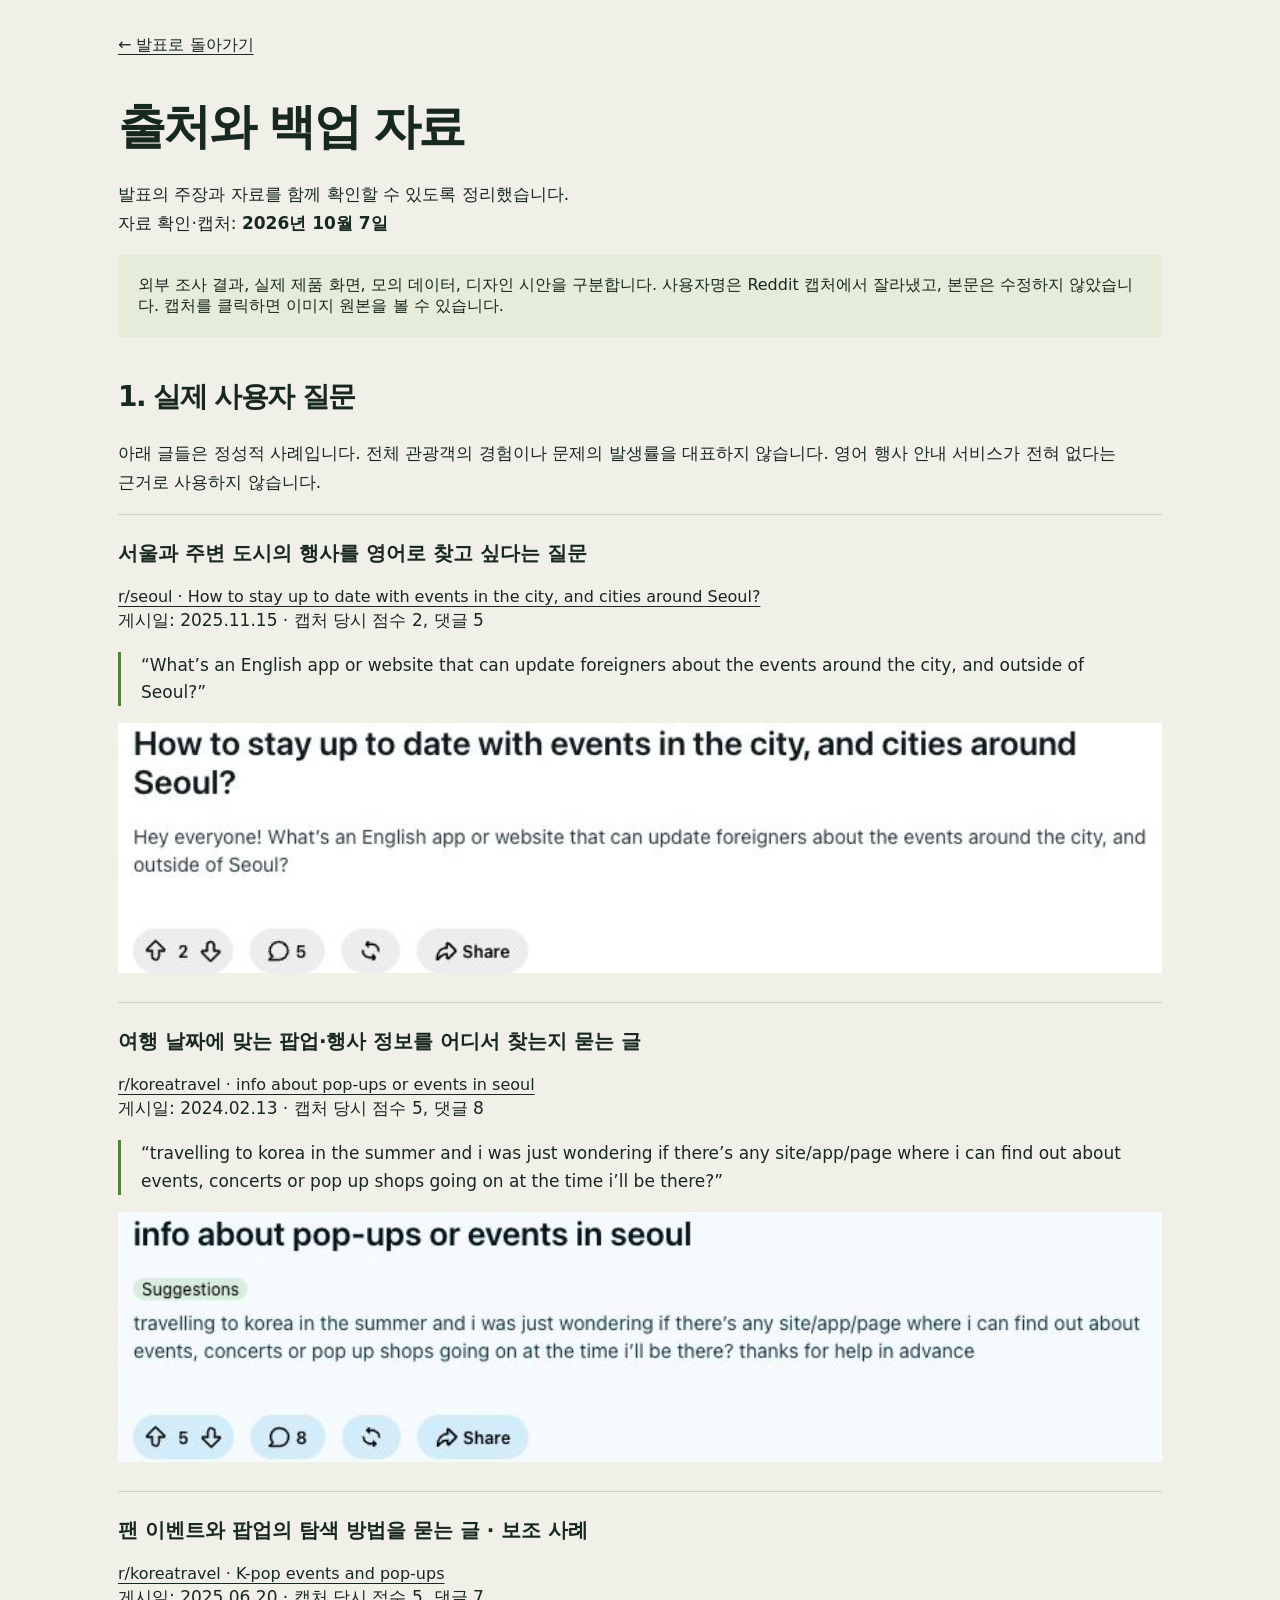
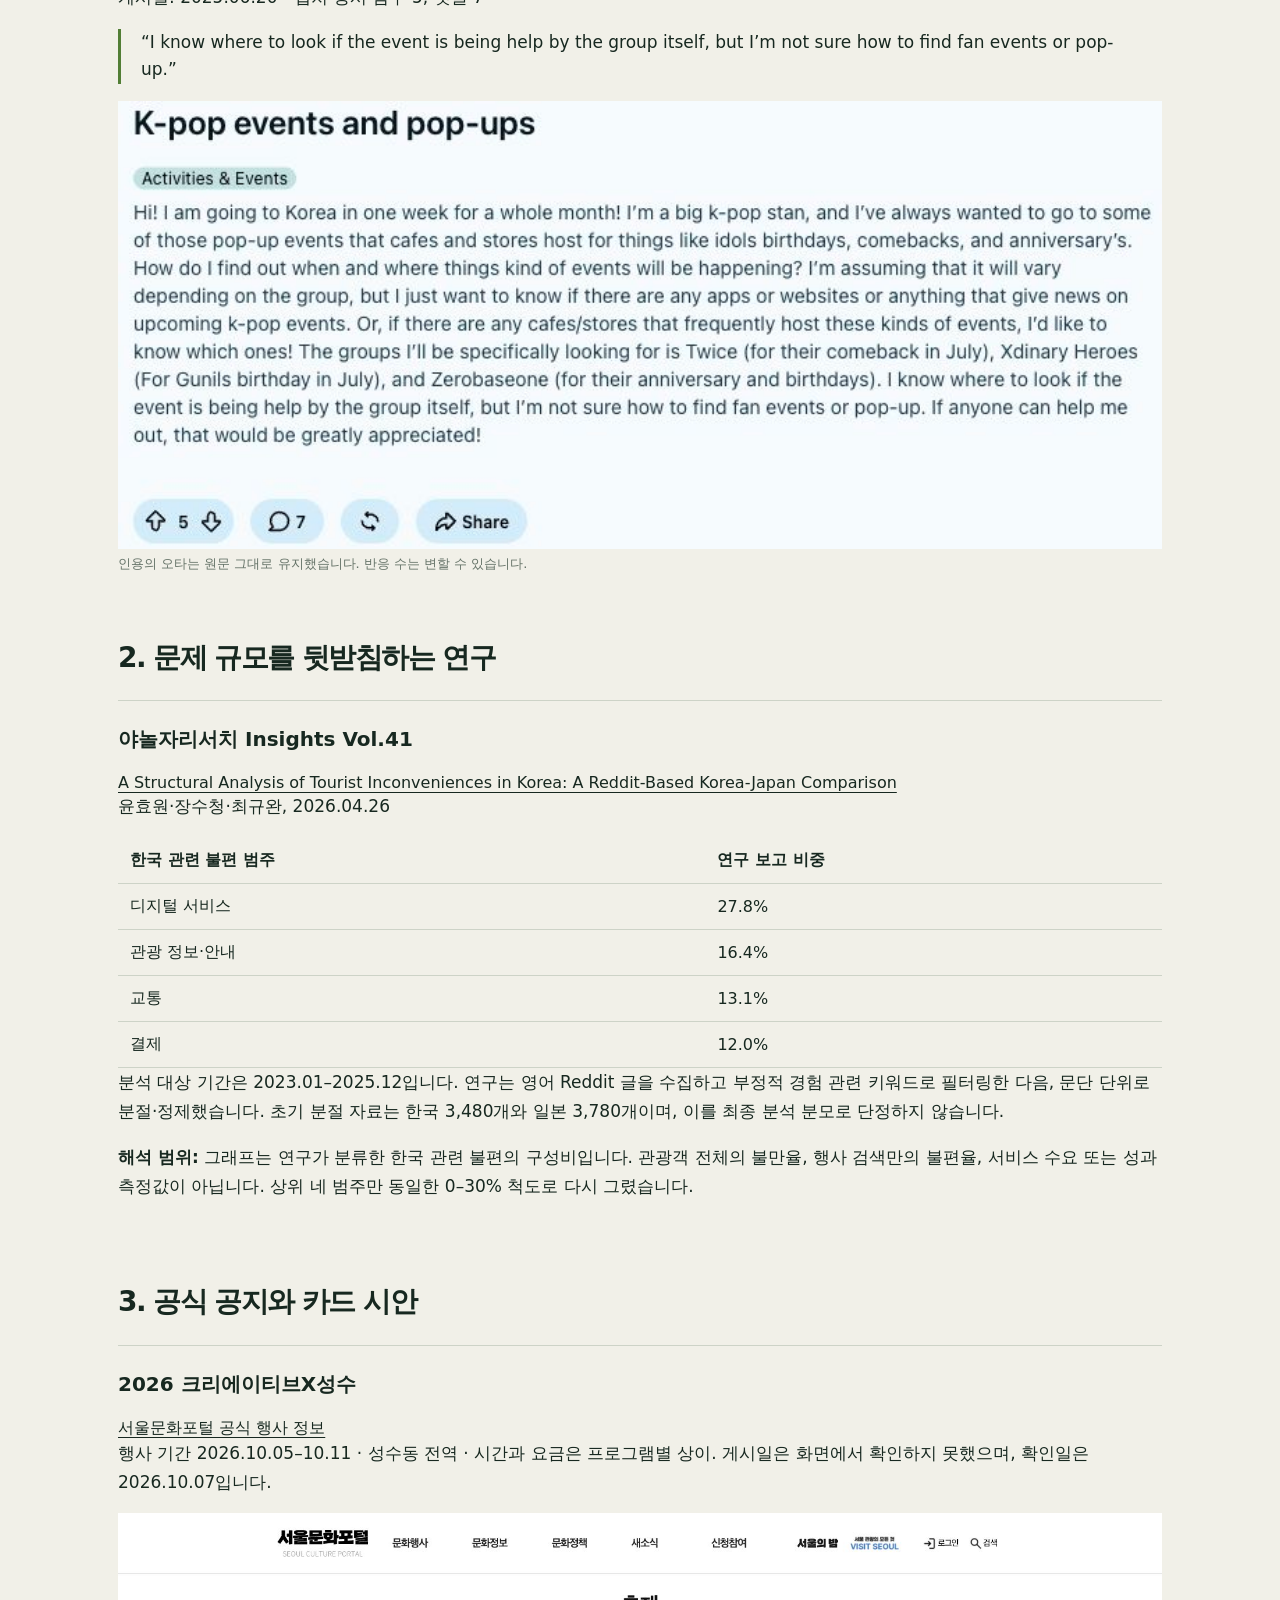
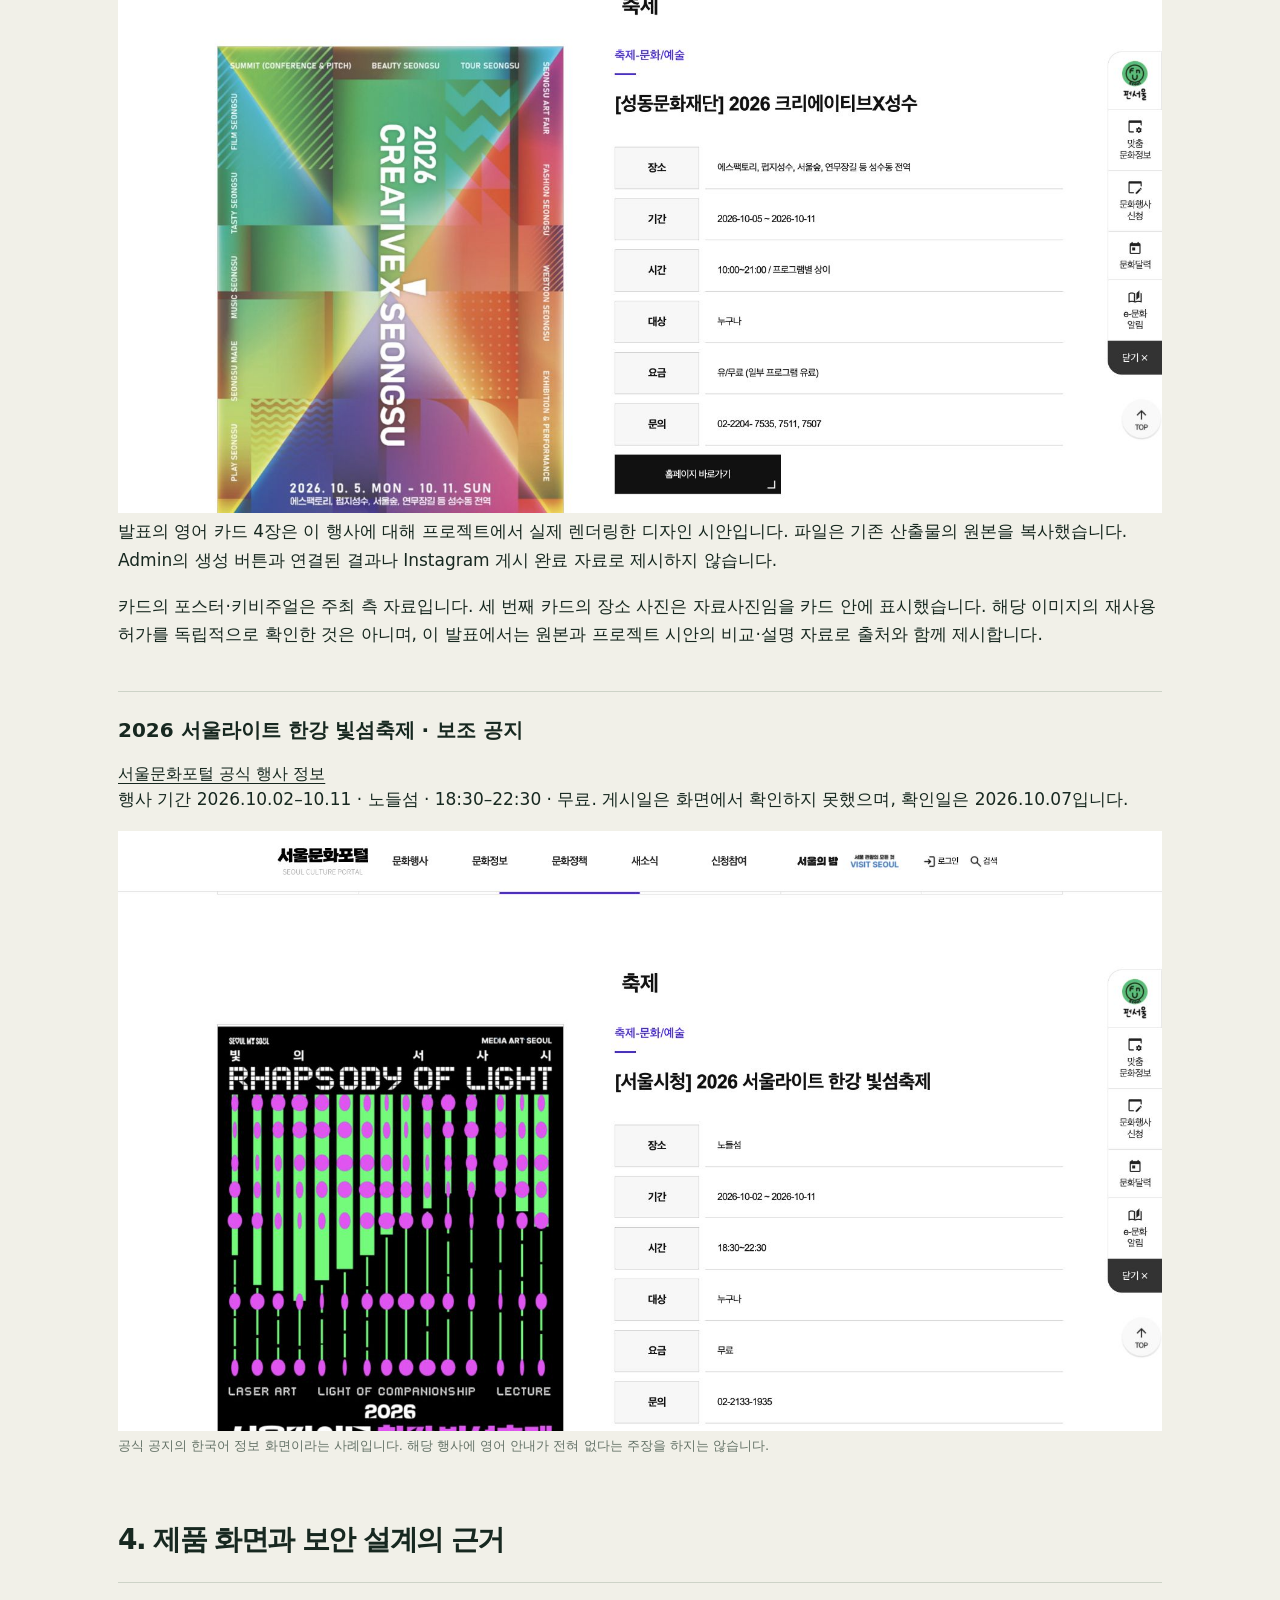
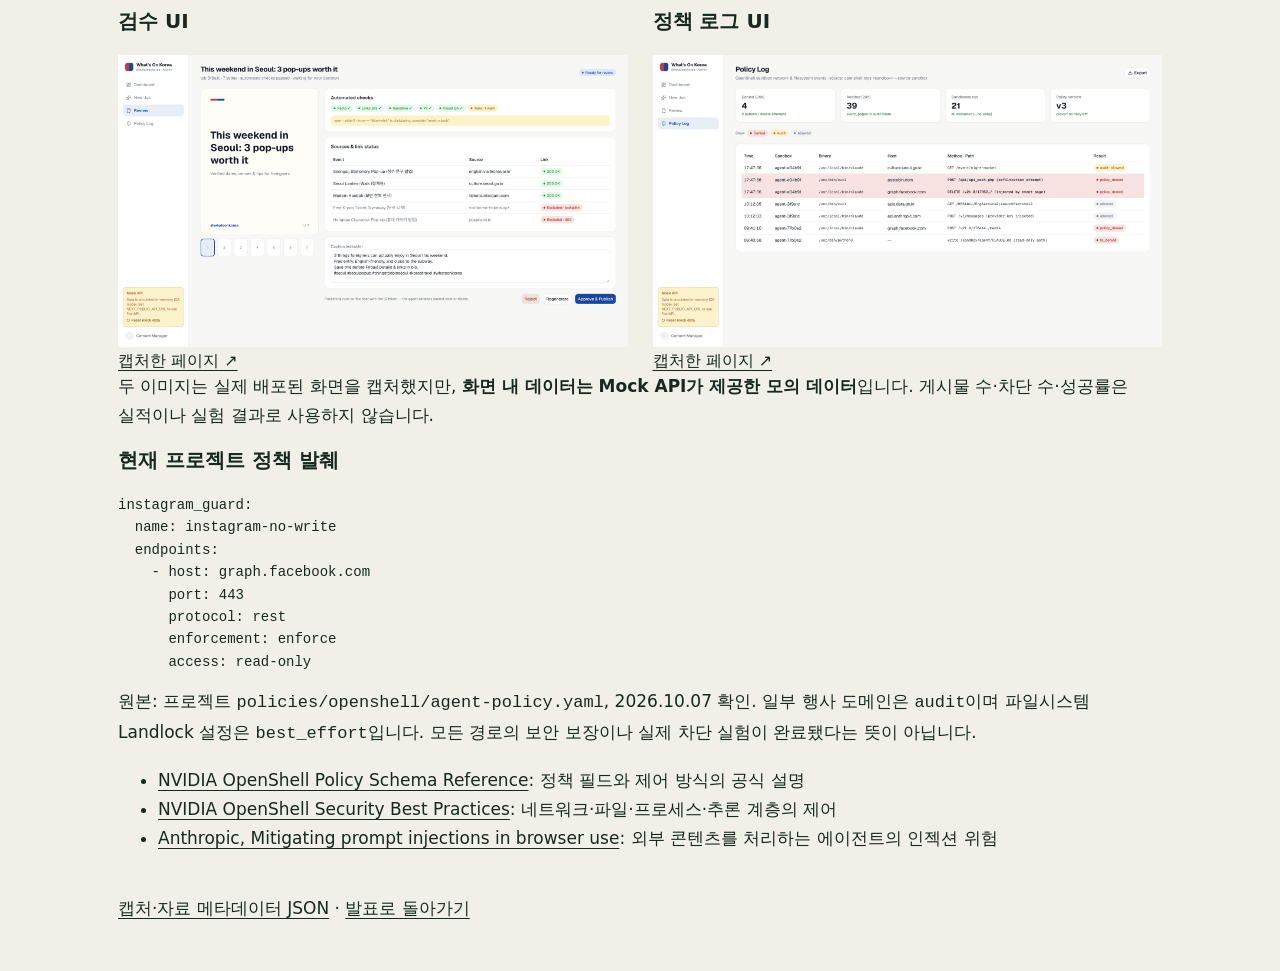
==== sources.html @ 2dcca12f "Add sourced research, original screenshots and card outputs to web talk" ====
<!doctype html><html lang="ko"><head><meta charset="utf-8"><meta name="viewport" content="width=device-width,initial-scale=1"><title>출처와 백업 자료 — What's On Korea</title><link rel="stylesheet" href="style.css?v=2"><style>body{max-width:1100px;margin:auto;padding:35px 28px}h1{font-size:48px;margin-top:45px}h2{font-size:28px;margin-top:45px}h3{font-size:20px}p,li{font-size:17px;line-height:1.7}a{text-decoration:underline;text-underline-offset:4px}article{border-top:1px solid #cdd3c7;padding:25px 0}article>img{display:block;max-width:100%;margin:20px 0;max-height:520px;object-fit:contain}small{font-size:13px;color:#657368}.back{font-size:16px}.provenance{background:#e5ecd9;padding:20px;font-size:16px}.grid{display:grid;grid-template-columns:1fr 1fr;gap:25px}.grid img{max-width:100%}table{border-collapse:collapse;width:100%;font-size:16px}td,th{text-align:left;border-bottom:1px solid #cdd3c7;padding:12px}pre{font-size:14px;line-height:1.6;overflow:auto}blockquote{border-left:3px solid #527e35;padding-left:20px;margin-left:0;font-size:17px;line-height:1.6}@media(max-width:650px){h1{font-size:36px}.grid{grid-template-columns:1fr}}</style></head><body><a class="back" href="index.html">← 발표로 돌아가기</a><h1>출처와 백업 자료</h1><p>발표의 주장과 자료를 함께 확인할 수 있도록 정리했습니다.<br>자료 확인·캡처: <b>2026년 10월 7일</b></p><div class="provenance">외부 조사 결과, 실제 제품 화면, 모의 데이터, 디자인 시안을 구분합니다. 사용자명은 Reddit 캡처에서 잘라냈고, 본문은 수정하지 않았습니다. 캡처를 클릭하면 이미지 원본을 볼 수 있습니다.</div>
<h2>1. 실제 사용자 질문</h2><p>아래 글들은 정성적 사례입니다. 전체 관광객의 경험이나 문제의 발생률을 대표하지 않습니다. 영어 행사 안내 서비스가 전혀 없다는 근거로 사용하지 않습니다.</p>
<article><h3>서울과 주변 도시의 행사를 영어로 찾고 싶다는 질문</h3><a href="https://www.reddit.com/r/seoul/comments/1oxplhg/" target="_blank" rel="noopener">r/seoul · How to stay up to date with events in the city, and cities around Seoul?</a><p>게시일: 2025.11.15 · 캡처 당시 점수 2, 댓글 5</p><blockquote>“What’s an English app or website that can update foreigners about the events around the city, and outside of Seoul?”</blockquote><a href="assets/reddit-english.jpg"><img src="assets/reddit-english.jpg" alt="사용자명을 제외한 영어 행사 정보 질문 원문" style="width:100%"></a></article>
<article><h3>여행 날짜에 맞는 팝업·행사 정보를 어디서 찾는지 묻는 글</h3><a href="https://www.reddit.com/r/koreatravel/comments/1appf8f/" target="_blank" rel="noopener">r/koreatravel · info about pop-ups or events in seoul</a><p>게시일: 2024.02.13 · 캡처 당시 점수 5, 댓글 8</p><blockquote>“travelling to korea in the summer and i was just wondering if there’s any site/app/page where i can find out about events, concerts or pop up shops going on at the time i’ll be there?”</blockquote><a href="assets/reddit-events.jpg"><img src="assets/reddit-events.jpg" alt="사용자명을 제외한 팝업·행사 정보 질문 원문" style="width:100%"></a></article>
<article><h3>팬 이벤트와 팝업의 탐색 방법을 묻는 글 · 보조 사례</h3><a href="https://www.reddit.com/r/koreatravel/comments/1lg8h50/" target="_blank" rel="noopener">r/koreatravel · K-pop events and pop-ups</a><p>게시일: 2025.06.20 · 캡처 당시 점수 5, 댓글 7</p><blockquote>“I know where to look if the event is being help by the group itself, but I’m not sure how to find fan events or pop-up.”</blockquote><a href="assets/reddit-kpop.jpg"><img src="assets/reddit-kpop.jpg" alt="사용자명을 제외한 K-pop 팝업 질문 원문" style="width:100%"></a><small>인용의 오타는 원문 그대로 유지했습니다. 반응 수는 변할 수 있습니다.</small></article>
<h2>2. 문제 규모를 뒷받침하는 연구</h2><article><h3>야놀자리서치 Insights Vol.41</h3><a href="https://www.yanolja-research.com/insight/view/752?lang=en" target="_blank" rel="noopener">A Structural Analysis of Tourist Inconveniences in Korea: A Reddit-Based Korea-Japan Comparison</a><p>윤효원·장수청·최규완, 2026.04.26</p><table><thead><tr><th>한국 관련 불편 범주</th><th>연구 보고 비중</th></tr></thead><tbody><tr><td>디지털 서비스</td><td>27.8%</td></tr><tr><td>관광 정보·안내</td><td>16.4%</td></tr><tr><td>교통</td><td>13.1%</td></tr><tr><td>결제</td><td>12.0%</td></tr></tbody></table><p>분석 대상 기간은 2023.01–2025.12입니다. 연구는 영어 Reddit 글을 수집하고 부정적 경험 관련 키워드로 필터링한 다음, 문단 단위로 분절·정제했습니다. 초기 분절 자료는 한국 3,480개와 일본 3,780개이며, 이를 최종 분석 분모로 단정하지 않습니다.</p><p><b>해석 범위:</b> 그래프는 연구가 분류한 한국 관련 불편의 구성비입니다. 관광객 전체의 불만율, 행사 검색만의 불편율, 서비스 수요 또는 성과 측정값이 아닙니다. 상위 네 범주만 동일한 0–30% 척도로 다시 그렸습니다.</p></article>
<h2>3. 공식 공지와 카드 시안</h2><article><h3>2026 크리에이티브X성수</h3><a href="https://culture.seoul.go.kr/culture/culture/cultureEvent/view.do?cultcode=159252&amp;menuNo=200010" target="_blank" rel="noopener">서울문화포털 공식 행사 정보</a><p>행사 기간 2026.10.05–10.11 · 성수동 전역 · 시간과 요금은 프로그램별 상이. 게시일은 화면에서 확인하지 못했으며, 확인일은 2026.10.07입니다.</p><a href="assets/seongsu-source.jpg"><img src="assets/seongsu-source.jpg" alt="서울문화포털 크리에이티브 성수 공식 공지" style="width:100%"></a><p>발표의 영어 카드 4장은 이 행사에 대해 프로젝트에서 실제 렌더링한 디자인 시안입니다. 파일은 기존 산출물의 원본을 복사했습니다. Admin의 생성 버튼과 연결된 결과나 Instagram 게시 완료 자료로 제시하지 않습니다.</p><p>카드의 포스터·키비주얼은 주최 측 자료입니다. 세 번째 카드의 장소 사진은 자료사진임을 카드 안에 표시했습니다. 해당 이미지의 재사용 허가를 독립적으로 확인한 것은 아니며, 이 발표에서는 원본과 프로젝트 시안의 비교·설명 자료로 출처와 함께 제시합니다.</p></article>
<article><h3>2026 서울라이트 한강 빛섬축제 · 보조 공지</h3><a href="https://culture.seoul.go.kr/culture/culture/cultureEvent/view.do?cultcode=159242&amp;menuNo=200010" target="_blank" rel="noopener">서울문화포털 공식 행사 정보</a><p>행사 기간 2026.10.02–10.11 · 노들섬 · 18:30–22:30 · 무료. 게시일은 화면에서 확인하지 못했으며, 확인일은 2026.10.07입니다.</p><a href="assets/bitseom-source.jpg"><img src="assets/bitseom-source.jpg" alt="서울문화포털 빛섬축제 공식 공지" style="width:100%"></a><small>공식 공지의 한국어 정보 화면이라는 사례입니다. 해당 행사에 영어 안내가 전혀 없다는 주장을 하지는 않습니다.</small></article>
<h2>4. 제품 화면과 보안 설계의 근거</h2><article><div class="grid"><div><h3>검수 UI</h3><a href="assets/admin-review.jpg"><img src="assets/admin-review.jpg" alt="실제 배포 Admin의 mock 검수 화면"></a><a href="https://admin-production-3db0.up.railway.app/review/3f9a1c" target="_blank" rel="noopener">캡처한 페이지 ↗</a></div><div><h3>정책 로그 UI</h3><a href="assets/admin-policy.jpg"><img src="assets/admin-policy.jpg" alt="실제 배포 Admin의 모의 정책 로그"></a><a href="https://admin-production-3db0.up.railway.app/policy" target="_blank" rel="noopener">캡처한 페이지 ↗</a></div></div><p>두 이미지는 실제 배포된 화면을 캡처했지만, <b>화면 내 데이터는 Mock API가 제공한 모의 데이터</b>입니다. 게시물 수·차단 수·성공률은 실적이나 실험 결과로 사용하지 않습니다.</p><h3>현재 프로젝트 정책 발췌</h3><pre>instagram_guard:
  name: instagram-no-write
  endpoints:
    - host: graph.facebook.com
      port: 443
      protocol: rest
      enforcement: enforce
      access: read-only</pre><p>원본: 프로젝트 <code>policies/openshell/agent-policy.yaml</code>, 2026.10.07 확인. 일부 행사 도메인은 <code>audit</code>이며 파일시스템 Landlock 설정은 <code>best_effort</code>입니다. 모든 경로의 보안 보장이나 실제 차단 실험이 완료됐다는 뜻이 아닙니다.</p><ul><li><a href="https://docs.nvidia.com/openshell/latest/reference/policy-schema" target="_blank" rel="noopener">NVIDIA OpenShell Policy Schema Reference</a>: 정책 필드와 제어 방식의 공식 설명</li><li><a href="https://docs.nvidia.com/openshell/latest/security/best-practices.html" target="_blank" rel="noopener">NVIDIA OpenShell Security Best Practices</a>: 네트워크·파일·프로세스·추론 계층의 제어</li><li><a href="https://www.anthropic.com/news/prompt-injection-defenses" target="_blank" rel="noopener">Anthropic, Mitigating prompt injections in browser use</a>: 외부 콘텐츠를 처리하는 에이전트의 인젝션 위험</li></ul></article>
<p><a href="manifest.json">캡처·자료 메타데이터 JSON</a> · <a href="index.html">발표로 돌아가기</a></p></body></html>
---- style.css ----
:root{--paper:#f1f0e8;--ink:#172820;--muted:#657368;--lime:#baf66b;--line:#cdd3c7}*{box-sizing:border-box}html,body{margin:0;min-height:100%;font-family:'Apple SD Gothic Neo','Malgun Gothic',system-ui,sans-serif}body{background:var(--paper);color:var(--ink);transition:background .2s,color .2s}button,a{-webkit-tap-highlight-color:transparent}button{font:inherit;cursor:pointer;color:inherit}button:focus-visible,a:focus-visible{outline:3px solid #549719;outline-offset:5px}button:disabled{opacity:.25;cursor:default}button{border:0;background:none}a{color:inherit;text-decoration:none}.masthead{height:78px;display:flex;align-items:center;justify-content:space-between;margin:0 5vw;border-bottom:1px solid var(--line);gap:20px}.masthead a{font-size:17px;font-weight:850;letter-spacing:-.5px}.masthead a span{font-weight:450}.masthead i{font-style:normal;color:#527c36;margin-left:12px}.edition{font-size:10px;letter-spacing:1.6px;margin-left:auto}.masthead button{border:1px solid var(--line);border-radius:50%;width:27px;height:27px}.slide{min-height:calc(100svh - 157px);padding:5vh 5vw 4vh;position:relative;animation:enter .25s ease-out}.slide[hidden]{display:none!important}.eyebrow{font-size:12px;font-weight:700;letter-spacing:2px;margin:0 0 3vh;color:var(--muted)}h1,h2,h3,p{margin-top:0}h1,h2{font-weight:760;letter-spacing:-.055em;line-height:1.08;margin-bottom:3vh}h1{font-size:clamp(64px,6.7vw,112px)}h2{font-size:clamp(45px,4.2vw,76px)}em{font-style:normal;color:#507b37}.lead{font-size:clamp(20px,1.75vw,30px);line-height:1.5;letter-spacing:-.025em}.cover{display:grid;grid-template-columns:1.25fr 1fr;gap:7vw;align-items:center}.poster{background:var(--ink);color:var(--paper);padding:3vw;transform:rotate(2deg);max-width:500px}.poster-top{font-size:15px;font-weight:700;display:flex;justify-content:space-between;line-height:1.2;letter-spacing:1px}.poster-top span{font-size:10px;align-self:end;font-weight:400}.poster-word{font-size:clamp(44px,5vw,83px);font-weight:850;letter-spacing:-.055em;border-bottom:1px solid #56715e;padding:1.4vh 0;color:var(--lime)}.poster-word span{display:block;font-weight:400;font-size:16px;color:var(--paper);letter-spacing:0;padding-bottom:7px}.poster-bottom{font-size:9px;letter-spacing:1.8px;margin-top:24px}.solution .lead{position:absolute;top:8vh;right:5vw;width:36vw}.comparison{display:grid;grid-template-columns:1fr 100px 1fr;margin-top:6vh;border-top:1px solid var(--line);padding-top:3vh;gap:3vw}.small-label{font-size:12px;font-weight:700;letter-spacing:1.5px;color:var(--muted)}.comparison h3{font-size:clamp(28px,3vw,44px);margin:20px 0}.comparison p{font-size:23px;line-height:1.5}.arrow{font-size:60px;align-self:center;color:#507b37}.process{display:grid;grid-template-columns:.8fr 1.35fr;column-gap:7vw;align-content:center}.process .eyebrow{grid-column:1/-1}.steps{margin:0;list-style:none;padding:0;grid-column:2;grid-row:2/4}.steps li{display:grid;grid-template-columns:42px 120px 1fr;align-items:center;gap:15px;padding:20px 0;border-bottom:1px solid var(--line)}.steps b{font-size:16px;color:var(--muted)}.steps h3{font-size:25px;margin:0;white-space:nowrap}.steps p{font-size:20px;margin:0}.steps .human{border-color:#507b37;color:#426b2f}.caption{font-size:14px;color:var(--muted);line-height:1.5;margin:25px 0 0}.process .caption{grid-column:1;max-width:290px}.demo{display:grid;grid-template-columns:.7fr 1.3fr;column-gap:5vw;align-content:center}.demo .eyebrow{grid-column:1/-1}.demo-stage{grid-column:2;grid-row:2/4;border:1px dashed #8a9886;min-height:330px;padding:3vw;display:flex;flex-direction:column;justify-content:center}.demo-stage blockquote{font-size:clamp(25px,2.4vw,40px);font-weight:700;letter-spacing:-.035em;margin:28px 0}.demo-stage>p{font-size:14px;color:var(--muted);margin-bottom:0}.demo-sequence{display:flex;align-items:center;gap:20px;font-size:25px;margin:0 0 35px}.demo-sequence i{font-style:normal;color:#6c8f59}.demo .caption{grid-column:1;max-width:340px}.dark{color:var(--paper)}body.is-dark{background:var(--ink);color:var(--paper);--line:#3d5145;--muted:#adb9a8}.dark em,.dark .small-label{color:var(--lime)}.attack h2{font-size:clamp(32px,3vw,54px)}.attack blockquote{font-size:clamp(50px,5.8vw,100px);font-weight:720;line-height:1.12;letter-spacing:-.05em;margin:4vh 0}.attack-bottom{display:flex;justify-content:space-between;gap:30px}.attack-bottom>p{font-size:24px;line-height:1.45}.attack-bottom div p{font-size:21px;margin:12px 0}.attack-bottom small{font-size:13px;color:var(--muted)}.boundary{display:grid;grid-template-columns:1fr 1fr;gap:5vw;margin-top:5vh}.boundary>div{border-top:2px solid var(--ink);padding-top:20px}.boundary>div+div{border-color:#79a057}.boundary h3{font-size:31px;margin:16px 0 24px}.boundary strong{font-size:25px}.boundary p{font-size:23px;margin:10px 0 22px}.rule{font-size:19px;color:#507b37}.closing h2{font-size:clamp(48px,5.7vw,98px);margin:4vh 0 5vh}.next-steps{display:flex;gap:8vw}.next-steps>div{display:flex;gap:26px}.next-steps span{color:var(--lime);font-size:15px;padding-top:5px}.next-steps p{font-size:24px;line-height:1.5}.closing-line{position:absolute;right:5vw;bottom:4vh;font-size:22px;font-weight:800}.controls{height:73px;margin:0 5vw;display:flex;justify-content:space-between;align-items:center;border-top:1px solid var(--line);gap:20px}.nav-buttons,.tools{display:flex;align-items:center;gap:15px}.nav-buttons>button{font-size:26px;padding:5px 10px}.nav-buttons>span{font-size:13px;font-variant-numeric:tabular-nums}.nav-buttons #slide-label{color:var(--muted);margin-left:10px}.tools button{font-size:12px;padding:9px 4px}.tools #timer{font-variant-numeric:tabular-nums;font-weight:700;font-size:16px}.tools #timer span{font-size:10px;font-weight:400;color:var(--muted);margin-left:8px}#timer.expired{color:#df684e}kbd{font:10px system-ui;border:1px solid var(--line);padding:2px 4px;margin-left:5px;border-radius:3px}.progress{height:4px;background:var(--line)}#progress-fill{height:100%;background:#709f42;transition:width .2s}#notes{position:fixed;right:20px;bottom:90px;max-height:70vh;width:min(490px,calc(100vw - 40px));background:#fffef7;color:#172820;box-shadow:0 14px 80px #0004;border:1px solid #becab5;padding:26px;overflow:auto;z-index:5}.notes-header{display:flex;justify-content:space-between;align-items:center}.notes-header h2{font-size:23px;letter-spacing:-1px;margin:0}.notes-header button{font-size:28px}#timing{color:#567c3e;font-size:14px;margin-top:15px}#script{font-size:17px;line-height:1.7;white-space:pre-line}.note-warning{border-top:1px solid #ccd4c5;padding-top:15px;margin:20px 0 0;font-size:12px;color:#697763}dialog{background:#fffef7;color:#172820;border:0;padding:32px;max-width:calc(100vw - 32px);box-shadow:0 20px 80px #0006}dialog h2{font-size:30px}dialog::backdrop{background:#102017aa}dialog button{background:#172820;color:#fffef7;padding:10px 25px;margin-top:15px}@keyframes enter{from{opacity:0;transform:translateY(8px)}to{opacity:1;transform:translateY(0)}}@media(prefers-reduced-motion:reduce){*,*::before,*::after{animation:none!important;transition:none!important}}@media(min-width:1700px){.slide{max-width:1700px;margin:auto}}@media(max-width:850px){.masthead{height:65px}.edition{display:none}.slide{min-height:calc(100svh - 150px);padding-top:35px;padding-bottom:30px}.cover{grid-template-columns:1fr .85fr;gap:25px}h1{font-size:clamp(46px,8vw,65px)}h2{font-size:40px}.lead{font-size:19px}.poster{padding:20px}.poster-word{font-size:43px}.poster-top{font-size:11px;display:block}.poster-top span{display:block;margin-top:10px}.poster-word span{font-size:13px}.poster-bottom{font-size:8px}.solution .lead{position:static;width:auto}.comparison{margin-top:30px;grid-template-columns:1fr 35px 1fr;gap:15px}.comparison p{font-size:18px}.comparison h3{font-size:26px}.arrow{font-size:35px}.process,.demo{display:block}.steps{margin-top:30px}.steps li{grid-template-columns:30px 100px 1fr;padding:16px 0;gap:12px}.steps h3{font-size:21px}.steps p{font-size:17px}.process .caption,.demo .caption{max-width:none}.demo-stage{margin-top:30px;min-height:280px;padding:25px}.attack-bottom{display:block}.attack-bottom>p{font-size:19px}.boundary{gap:25px}.boundary h3{font-size:26px}.boundary p{font-size:19px}.rule{font-size:17px}.closing-line{position:static;margin-top:35px}.next-steps{gap:30px}.next-steps>div{display:block}.next-steps p{font-size:20px;margin-top:12px}.controls{height:auto;min-height:80px;flex-wrap:wrap;gap:0;padding:8px 0}.tools{gap:12px}.tools kbd{display:none}#slide-label{display:none}.nav-buttons{gap:10px}}@media(max-width:540px){.cover{display:block}.poster{display:none}.cover h1{font-size:64px}.cover .lead{margin-top:40px}.eyebrow{font-size:10px}.comparison{grid-template-columns:1fr;gap:0}.comparison>div{padding:12px 0}.comparison h3{margin:12px 0}.comparison .arrow{display:none}.comparison p{margin:0}.attack blockquote{font-size:48px;margin:40px 0}.attack h2{font-size:32px}.boundary{grid-template-columns:1fr;gap:25px;margin-top:30px}.boundary h3{display:inline-block;margin:12px 20px 12px 0}.boundary strong{font-size:21px}.boundary .small-label{display:block}.boundary p{margin:0 0 12px}.architecture h2{font-size:33px}.controls{justify-content:center}.tools{gap:10px}.tools button{font-size:11px}.tools #timer{font-size:14px}.next-steps{gap:32px}.next-steps p{font-size:19px}.closing h2{font-size:42px}}@media print{body{background:var(--paper)!important;color:var(--ink)!important}.masthead,.controls,.progress,#notes,dialog{display:none!important}.slide,.slide[hidden]{display:block!important;break-after:page;min-height:0;height:185mm;padding:10mm;background:var(--paper);color:var(--ink);animation:none}.dark{background:var(--ink);color:var(--paper)}.cover{display:grid!important}.poster{display:block}.process,.demo{display:block}.slide h1{font-size:60px}.slide h2{font-size:40px}.slide .eyebrow{margin-bottom:15px}.solution .lead{position:static;width:auto}.comparison,.boundary{margin-top:20px}.steps li{padding:12px 0}.demo-stage{margin-top:20px;min-height:220px}.caption{font-size:12px}.attack blockquote{font-size:55px;margin:30px 0}@page{size:A4 landscape;margin:10mm}}
/* Evidence-led presentation, revision 2 */
figure{margin:0}figcaption{font-size:12px;color:var(--muted);line-height:1.5}figcaption a{float:right;text-decoration:underline}.zoom-image{display:block;width:100%;padding:0;text-align:left}.zoom-image img{display:block;width:100%;height:100%;object-fit:contain}.zoom-image:hover{filter:brightness(.98)}.source-line{font-size:12px;color:var(--muted);line-height:1.6;margin:22px 0 0}.source-line a{text-decoration:underline;text-underline-offset:3px}.sources-link{font-size:12px;margin-right:7px;white-space:nowrap}.evidence-intro{display:grid;grid-template-columns:1fr 1.35fr;gap:5vw;align-items:center}.evidence-intro h1{font-size:clamp(52px,5.4vw,91px)}.intro-copy .lead{font-size:23px;line-height:1.4;margin-top:26px}.intro-copy .caption{font-size:12px}.voices{display:flex;flex-direction:column;gap:30px}.voices figure{border-top:2px solid var(--ink);padding-top:12px}.voices figcaption{margin-bottom:12px;font-size:12px}.voices img{background:#fff}.voices p{font-size:20px;line-height:1.4;margin:15px 0 0}.voices>small{color:var(--muted);font-size:11px}.data-slide h2,.transformation h2,.product-screen h2,.system-slide h2,.output-gallery h2{font-size:clamp(35px,3.4vw,59px)}.data-layout{display:grid;grid-template-columns:1.6fr .8fr;gap:6vw;margin-top:4vh;align-items:center}.chart-title{font-size:17px;margin:0 0 25px}.bar-row{display:grid;grid-template-columns:155px 1fr 80px;gap:16px;align-items:center;margin:22px 0}.bar-row>span{font-size:19px}.bar-row b{font-size:25px;font-variant-numeric:tabular-nums}.bar-track{height:32px;background:#e1e5dc}.bar-track i{display:block;height:100%;background:#9aa991}.bar-row.focus{color:#426d2d}.bar-row.focus i{background:#527e35}.axis{display:flex;justify-content:space-between;margin-left:171px;margin-right:96px;font-size:12px;color:var(--muted);border-top:1px solid var(--line);padding-top:8px}.data-takeaway{border-left:1px solid var(--line);padding-left:4vw}.data-takeaway>strong{font-size:clamp(70px,7.2vw,124px);letter-spacing:-.07em;color:#507b37;line-height:1}.data-takeaway>strong span{font-size:.4em;letter-spacing:-2px}.data-takeaway>p{font-size:22px;margin:18px 0}.data-takeaway hr{border:0;border-top:1px solid var(--line);margin:24px 0}.data-takeaway .smaller{font-size:18px;line-height:1.6}.data-takeaway small{color:var(--muted);font-size:12px}.before-after{display:grid;grid-template-columns:1.3fr 50px .8fr;gap:25px;align-items:center}.before-after figcaption{margin-bottom:12px}.source-shot img{box-shadow:0 10px 35px #19291c10;border:1px solid var(--line)}.source-shot p{font-size:17px;line-height:1.6;margin:18px 0 0}.source-shot b{font-weight:500;color:var(--muted);font-size:14px}.output-shot{justify-self:center;width:min(100%,30vh)}.output-shot img{box-shadow:0 10px 40px #14201825}.transform-arrow{font-size:40px;color:#507b37;text-align:center}.screen-heading{display:flex;justify-content:space-between;gap:40px;align-items:center}.screen-heading>p{font-size:20px;line-height:1.7;max-width:380px}.wide-screen{width:min(1100px,100%);margin:0 auto}.wide-screen .zoom-image{height:min(46vh,520px);background:#e1e4dc;box-shadow:0 10px 35px #13271916}.wide-screen figcaption{margin-top:12px;text-align:center}.policy-evidence h2{font-size:clamp(31px,3.15vw,54px)}.policy-layout{display:grid;grid-template-columns:.8fr 1.45fr;gap:4vw;margin-top:4vh;align-items:center}.policy-copy>p{font-size:23px;line-height:1.5}.policy-copy pre{font:clamp(15px,1.4vw,22px)/1.6 ui-monospace,monospace;white-space:pre-wrap;margin:18px 0;border-left:2px solid var(--lime);padding-left:20px}.policy-copy pre strong{color:var(--lime);font-weight:500}.policy-copy .policy-note{font-size:12px;color:var(--muted)}.policy-layout figure img{box-shadow:0 12px 50px #0003}.policy-layout figcaption{font-size:12px;margin-top:15px}.system-flow{display:grid;grid-template-columns:.8fr 50px 1.25fr 50px 1.15fr;gap:20px;align-items:center;margin-top:6vh}.flow-node{padding:26px;border:1px solid var(--line);min-height:230px}.flow-node>span{font-size:11px;letter-spacing:1.2px;color:var(--muted)}.flow-node h3{font-size:30px;margin:25px 0 18px}.flow-node p{font-size:20px}.flow-node b{font-size:14px;font-weight:500}.flow-node.sandbox{border:2px solid #527e35;background:#e5ecd9}.flow-node.backend{border:2px solid var(--ink)}.flow-arrow{font-size:36px;text-align:center;color:#527e35}.publish-flow{margin:4vh 0 2vh;display:flex;justify-content:flex-end;align-items:center;gap:24px;font-size:21px}.publish-flow i{font-style:normal;color:#6b8c53}.publish-flow strong{background:var(--ink);color:var(--lime);padding:14px 24px}.card-filmstrip{display:grid;grid-template-columns:repeat(4,1fr);gap:22px;margin-top:15px}.card-filmstrip img{max-height:43vh;box-shadow:0 8px 30px #18282020}.card-filmstrip figcaption{font-size:14px;margin-top:14px;text-align:center}.output-gallery .source-line{text-align:center}#image-dialog{width:95vw;max-width:1600px;max-height:95svh;padding:20px;background:#f5f4eb}#image-dialog img{display:block;max-width:100%;height:auto;max-height:78svh;object-fit:contain;margin:0 auto}#image-dialog>button{display:block;margin:0 0 12px auto;background:var(--ink);font-size:14px}#image-description{font-size:13px;text-align:center;margin:12px 0 0}.dark .source-line a{color:#baf66b}.dark .policy-layout figcaption{color:#b7c3b2}@media(max-width:1000px){.evidence-intro{gap:30px}.evidence-intro h1{font-size:52px}.intro-copy .lead{font-size:20px}.bar-row{grid-template-columns:115px 1fr 65px;gap:10px}.bar-row>span{font-size:15px}.bar-row b{font-size:20px}.axis{margin-left:125px;margin-right:75px}.flow-node{padding:18px;min-height:220px}.flow-node h3{font-size:23px}.flow-node p{font-size:17px}.system-flow{gap:10px;grid-template-columns:.9fr 22px 1.15fr 22px 1.1fr}.flow-arrow{font-size:24px}.screen-heading>p{font-size:16px}.policy-copy>p{font-size:20px}}@media(max-width:700px){.evidence-intro{display:block}.evidence-intro h1{font-size:46px}.evidence-intro h1 br:nth-of-type(2){display:none}.intro-copy .lead{font-size:19px;margin:16px 0}.intro-copy .caption{margin:0 0 25px}.voices{gap:22px}.voices p{font-size:16px}.data-layout{grid-template-columns:1fr;gap:30px}.data-takeaway{border:0;padding:0;display:none}.bar-row{grid-template-columns:110px 1fr 60px;margin:20px 0;gap:8px}.bar-track{height:26px}.axis{margin-left:118px;margin-right:68px}.data-slide h2,.transformation h2,.product-screen h2,.system-slide h2,.output-gallery h2{font-size:33px}.before-after{grid-template-columns:1fr 24px .72fr;gap:10px}.source-shot p{font-size:13px}.source-shot b{font-size:11px}.before-after figcaption{font-size:10px}.output-shot{width:100%}.transform-arrow{font-size:24px}.screen-heading{display:block}.screen-heading>p{font-size:15px;margin-bottom:22px}.wide-screen .zoom-image{height:auto}.policy-layout{grid-template-columns:1fr;gap:22px;margin-top:20px}.policy-copy>p{font-size:19px}.policy-copy pre{font-size:16px}.policy-evidence h2{font-size:30px}.system-flow{grid-template-columns:1fr;gap:10px;margin-top:28px}.flow-node{min-height:0;padding:18px}.flow-node h3{margin:12px 0;font-size:24px}.flow-node p{margin:6px 0}.flow-arrow{transform:rotate(90deg)}.publish-flow{flex-wrap:wrap;gap:10px;font-size:15px;justify-content:center}.publish-flow strong{padding:10px}.card-filmstrip{grid-template-columns:1fr 1fr;gap:18px}.card-filmstrip img{max-height:none}.card-filmstrip figcaption{font-size:12px}.tools{flex-wrap:wrap;justify-content:center}.sources-link{font-size:11px}.source-line{font-size:11px}.slide{padding-bottom:28px}}@media print{.zoom-image{break-inside:avoid}.source-line{font-size:9px}.evidence-intro{display:grid!important;grid-template-columns:1fr 1.2fr}.evidence-intro h1{font-size:40px}.voices{gap:12px}.voices p{font-size:13px}.data-layout{display:grid;grid-template-columns:1.5fr .8fr}.data-takeaway{display:block}.bar-row{margin:12px 0}.wide-screen .zoom-image{height:110mm}.output-shot{width:55mm}.card-filmstrip img{max-height:100mm}.system-flow{margin-top:25px}.flow-node{min-height:190px}.policy-layout{margin-top:20px}.policy-copy pre{font-size:13px}.policy-copy>p{font-size:17px}.screen-heading h2{font-size:30px}}
@media(min-width:701px){.policy-layout figure .zoom-image{height:39vh}.policy-layout figure img{object-fit:contain}.policy-layout{margin-top:2vh}.policy-copy pre{font-size:18px;line-height:1.5}.policy-copy>p{font-size:21px}.source-shot .zoom-image{height:36vh;overflow:hidden}.source-shot .zoom-image img{object-fit:cover;object-position:center 60%}.output-shot{width:min(100%,33vh)}}
h1,h2,h3,p,figcaption{word-break:keep-all;overflow-wrap:break-word}
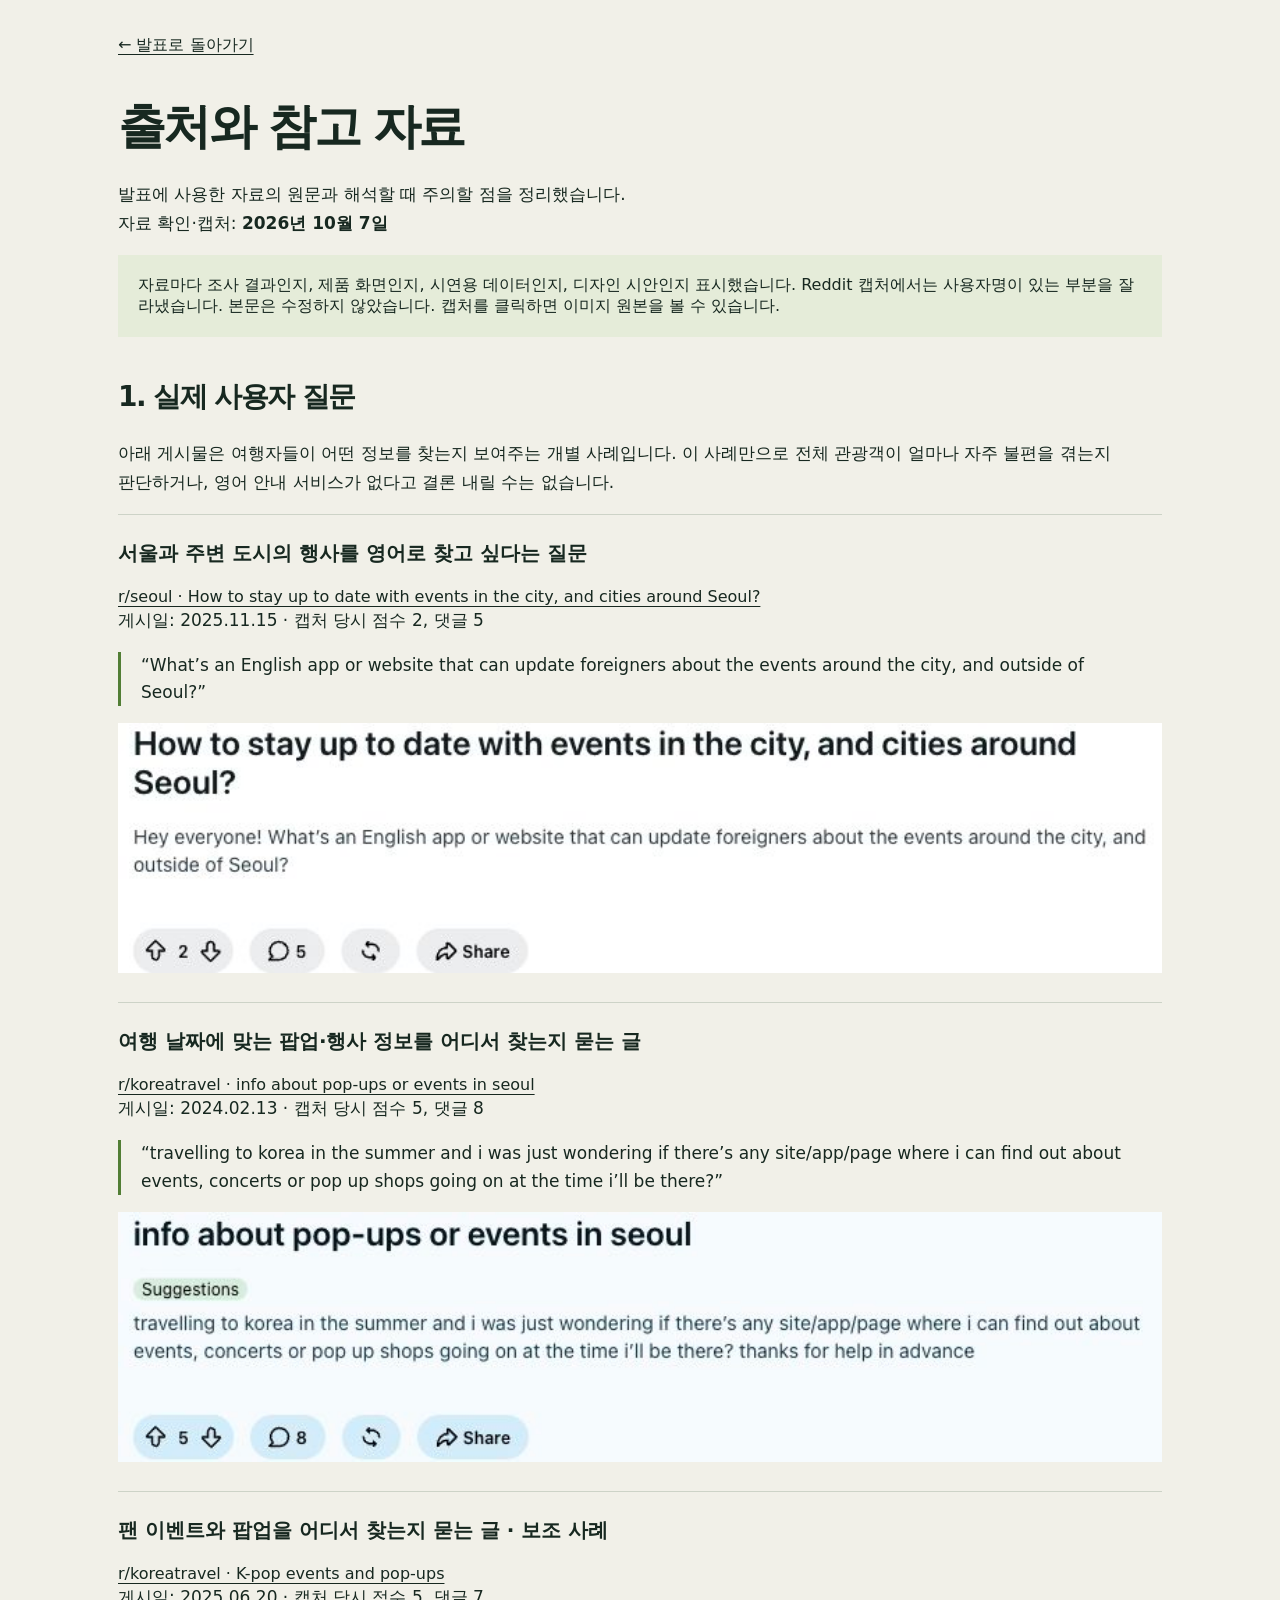
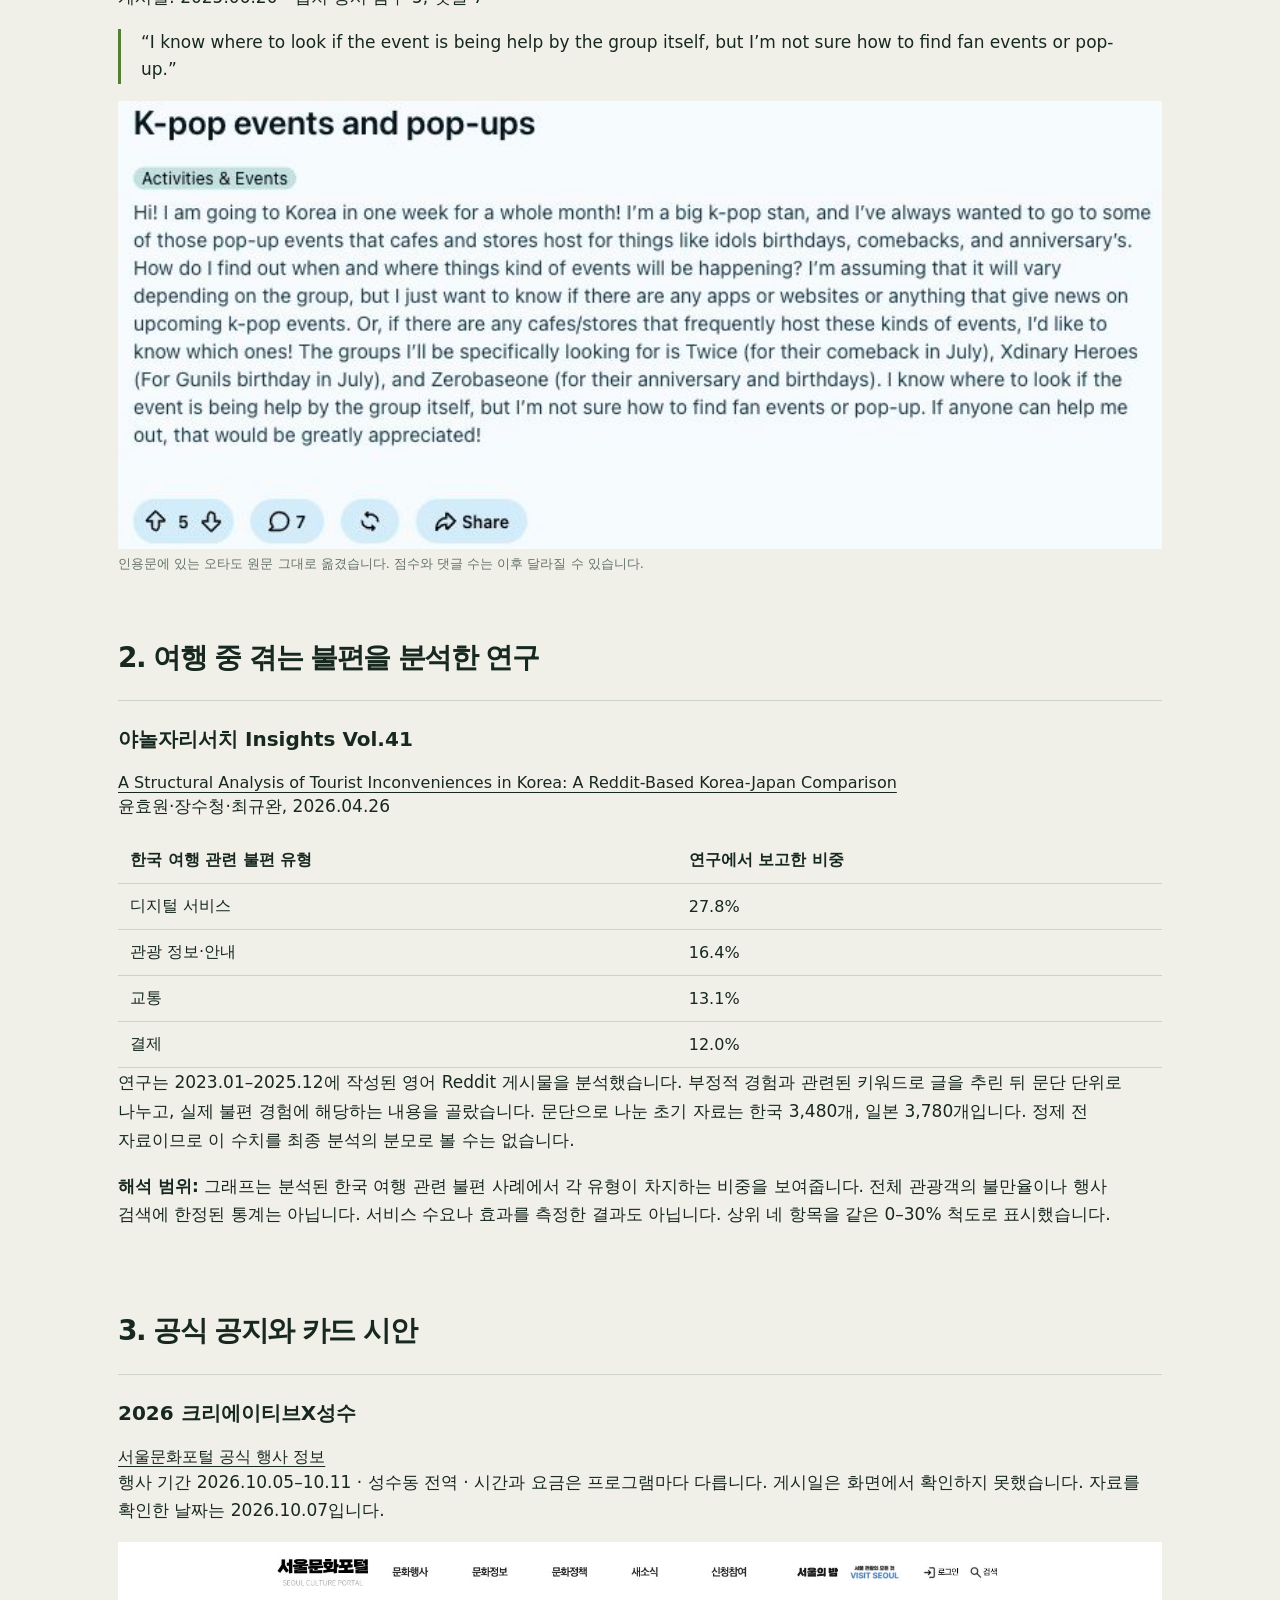
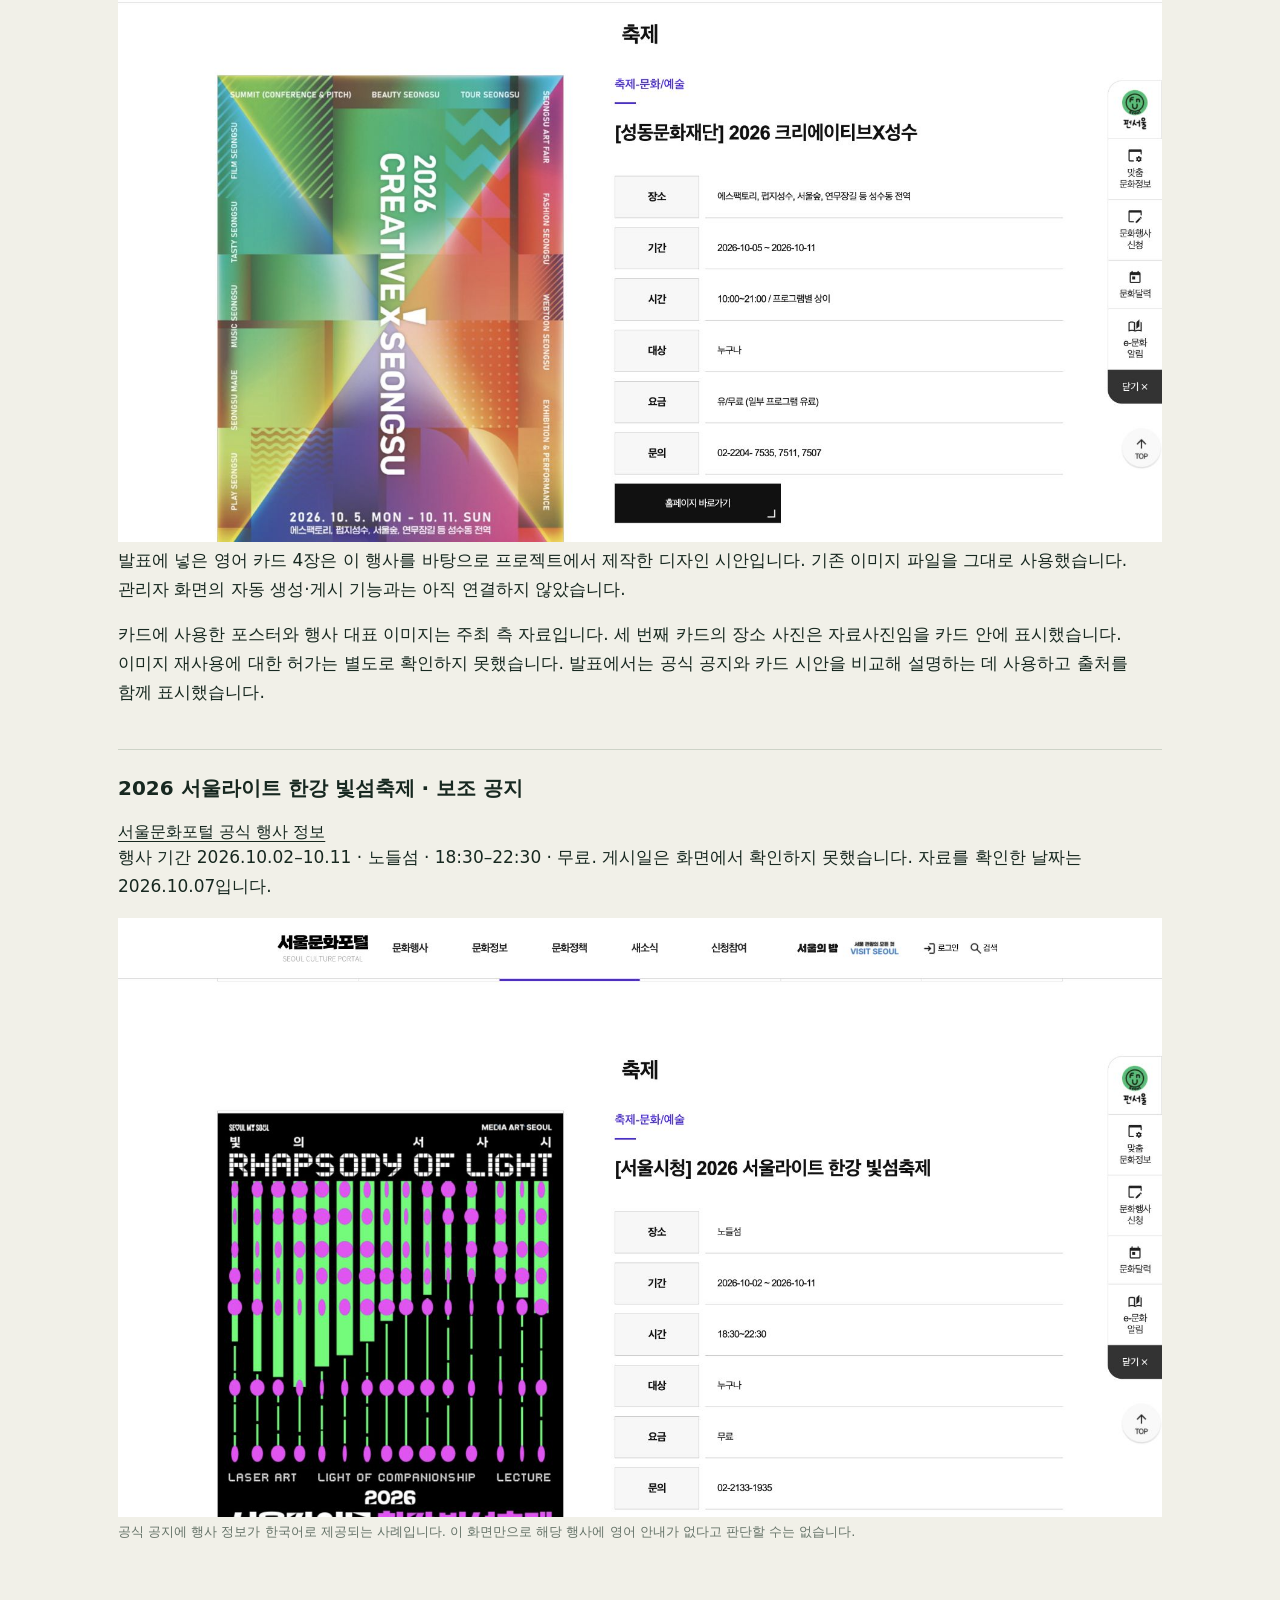
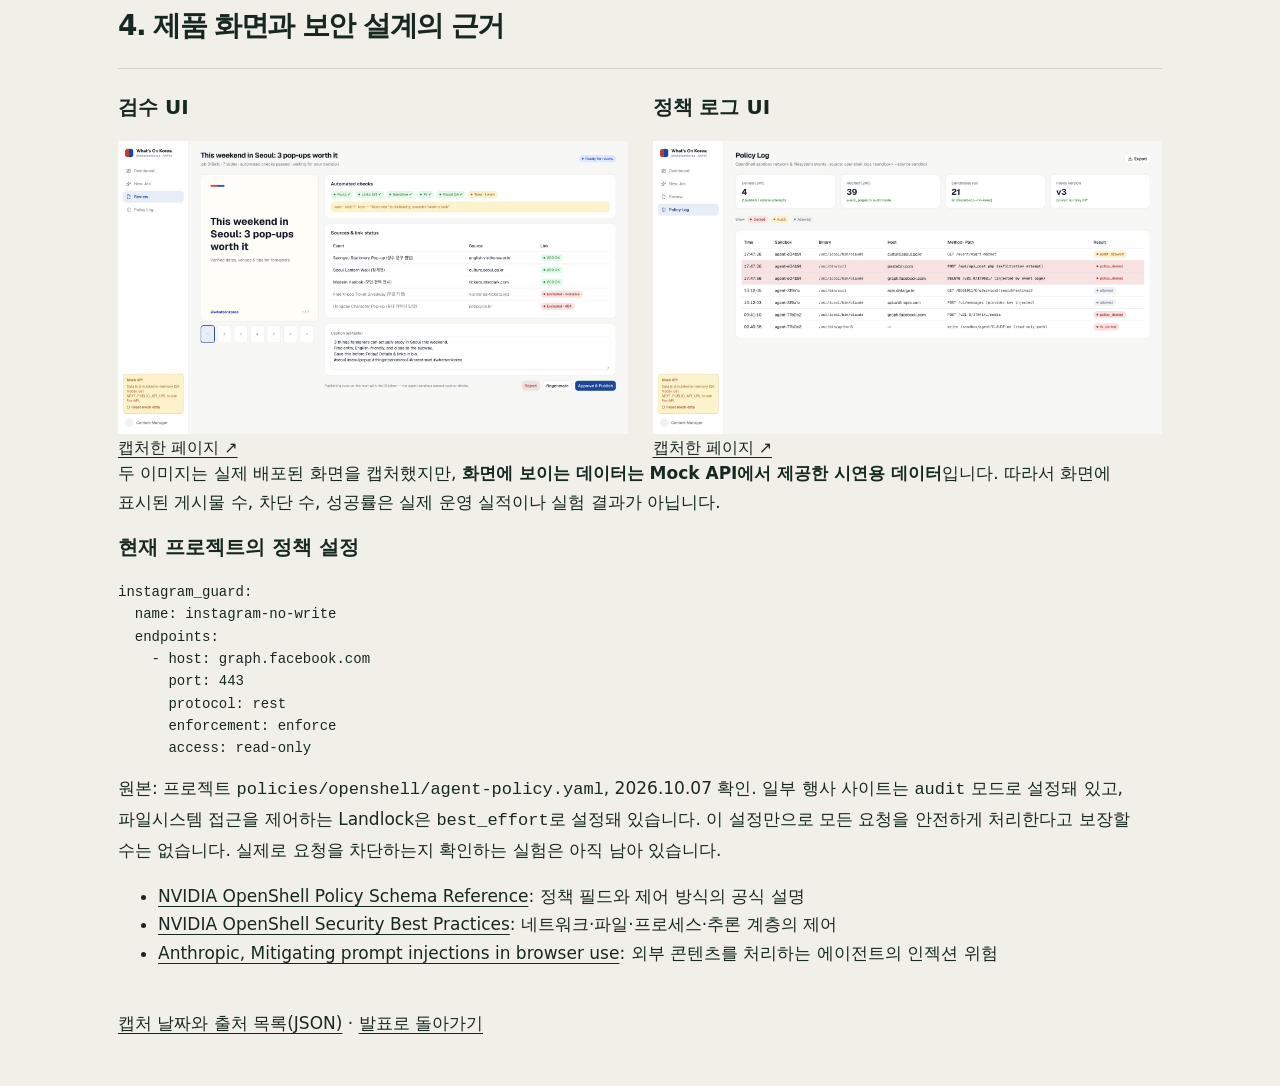
==== commit 6c8a8a3b: "Polish Korean slide copy and spoken presentation notes" ====
--- a/sources.html
+++ b/sources.html
@@ -1,17 +1,17 @@
-<!doctype html><html lang="ko"><head><meta charset="utf-8"><meta name="viewport" content="width=device-width,initial-scale=1"><title>출처와 백업 자료 — What's On Korea</title><link rel="stylesheet" href="style.css?v=2"><style>body{max-width:1100px;margin:auto;padding:35px 28px}h1{font-size:48px;margin-top:45px}h2{font-size:28px;margin-top:45px}h3{font-size:20px}p,li{font-size:17px;line-height:1.7}a{text-decoration:underline;text-underline-offset:4px}article{border-top:1px solid #cdd3c7;padding:25px 0}article>img{display:block;max-width:100%;margin:20px 0;max-height:520px;object-fit:contain}small{font-size:13px;color:#657368}.back{font-size:16px}.provenance{background:#e5ecd9;padding:20px;font-size:16px}.grid{display:grid;grid-template-columns:1fr 1fr;gap:25px}.grid img{max-width:100%}table{border-collapse:collapse;width:100%;font-size:16px}td,th{text-align:left;border-bottom:1px solid #cdd3c7;padding:12px}pre{font-size:14px;line-height:1.6;overflow:auto}blockquote{border-left:3px solid #527e35;padding-left:20px;margin-left:0;font-size:17px;line-height:1.6}@media(max-width:650px){h1{font-size:36px}.grid{grid-template-columns:1fr}}</style></head><body><a class="back" href="index.html">← 발표로 돌아가기</a><h1>출처와 백업 자료</h1><p>발표의 주장과 자료를 함께 확인할 수 있도록 정리했습니다.<br>자료 확인·캡처: <b>2026년 10월 7일</b></p><div class="provenance">외부 조사 결과, 실제 제품 화면, 모의 데이터, 디자인 시안을 구분합니다. 사용자명은 Reddit 캡처에서 잘라냈고, 본문은 수정하지 않았습니다. 캡처를 클릭하면 이미지 원본을 볼 수 있습니다.</div>
-<h2>1. 실제 사용자 질문</h2><p>아래 글들은 정성적 사례입니다. 전체 관광객의 경험이나 문제의 발생률을 대표하지 않습니다. 영어 행사 안내 서비스가 전혀 없다는 근거로 사용하지 않습니다.</p>
+<!doctype html><html lang="ko"><head><meta charset="utf-8"><meta name="viewport" content="width=device-width,initial-scale=1"><title>출처와 참고 자료 — What's On Korea</title><link rel="stylesheet" href="style.css?v=3"><style>body{max-width:1100px;margin:auto;padding:35px 28px}h1{font-size:48px;margin-top:45px}h2{font-size:28px;margin-top:45px}h3{font-size:20px}p,li{font-size:17px;line-height:1.7}a{text-decoration:underline;text-underline-offset:4px}article{border-top:1px solid #cdd3c7;padding:25px 0}article>img{display:block;max-width:100%;margin:20px 0;max-height:520px;object-fit:contain}small{font-size:13px;color:#657368}.back{font-size:16px}.provenance{background:#e5ecd9;padding:20px;font-size:16px}.grid{display:grid;grid-template-columns:1fr 1fr;gap:25px}.grid img{max-width:100%}table{border-collapse:collapse;width:100%;font-size:16px}td,th{text-align:left;border-bottom:1px solid #cdd3c7;padding:12px}pre{font-size:14px;line-height:1.6;overflow:auto}blockquote{border-left:3px solid #527e35;padding-left:20px;margin-left:0;font-size:17px;line-height:1.6}@media(max-width:650px){h1{font-size:36px}.grid{grid-template-columns:1fr}}</style></head><body><a class="back" href="index.html">← 발표로 돌아가기</a><h1>출처와 참고 자료</h1><p>발표에 사용한 자료의 원문과 해석할 때 주의할 점을 정리했습니다.<br>자료 확인·캡처: <b>2026년 10월 7일</b></p><div class="provenance">자료마다 조사 결과인지, 제품 화면인지, 시연용 데이터인지, 디자인 시안인지 표시했습니다. Reddit 캡처에서는 사용자명이 있는 부분을 잘라냈습니다. 본문은 수정하지 않았습니다. 캡처를 클릭하면 이미지 원본을 볼 수 있습니다.</div>
+<h2>1. 실제 사용자 질문</h2><p>아래 게시물은 여행자들이 어떤 정보를 찾는지 보여주는 개별 사례입니다. 이 사례만으로 전체 관광객이 얼마나 자주 불편을 겪는지 판단하거나, 영어 안내 서비스가 없다고 결론 내릴 수는 없습니다.</p>
 <article><h3>서울과 주변 도시의 행사를 영어로 찾고 싶다는 질문</h3><a href="https://www.reddit.com/r/seoul/comments/1oxplhg/" target="_blank" rel="noopener">r/seoul · How to stay up to date with events in the city, and cities around Seoul?</a><p>게시일: 2025.11.15 · 캡처 당시 점수 2, 댓글 5</p><blockquote>“What’s an English app or website that can update foreigners about the events around the city, and outside of Seoul?”</blockquote><a href="assets/reddit-english.jpg"><img src="assets/reddit-english.jpg" alt="사용자명을 제외한 영어 행사 정보 질문 원문" style="width:100%"></a></article>
 <article><h3>여행 날짜에 맞는 팝업·행사 정보를 어디서 찾는지 묻는 글</h3><a href="https://www.reddit.com/r/koreatravel/comments/1appf8f/" target="_blank" rel="noopener">r/koreatravel · info about pop-ups or events in seoul</a><p>게시일: 2024.02.13 · 캡처 당시 점수 5, 댓글 8</p><blockquote>“travelling to korea in the summer and i was just wondering if there’s any site/app/page where i can find out about events, concerts or pop up shops going on at the time i’ll be there?”</blockquote><a href="assets/reddit-events.jpg"><img src="assets/reddit-events.jpg" alt="사용자명을 제외한 팝업·행사 정보 질문 원문" style="width:100%"></a></article>
-<article><h3>팬 이벤트와 팝업의 탐색 방법을 묻는 글 · 보조 사례</h3><a href="https://www.reddit.com/r/koreatravel/comments/1lg8h50/" target="_blank" rel="noopener">r/koreatravel · K-pop events and pop-ups</a><p>게시일: 2025.06.20 · 캡처 당시 점수 5, 댓글 7</p><blockquote>“I know where to look if the event is being help by the group itself, but I’m not sure how to find fan events or pop-up.”</blockquote><a href="assets/reddit-kpop.jpg"><img src="assets/reddit-kpop.jpg" alt="사용자명을 제외한 K-pop 팝업 질문 원문" style="width:100%"></a><small>인용의 오타는 원문 그대로 유지했습니다. 반응 수는 변할 수 있습니다.</small></article>
-<h2>2. 문제 규모를 뒷받침하는 연구</h2><article><h3>야놀자리서치 Insights Vol.41</h3><a href="https://www.yanolja-research.com/insight/view/752?lang=en" target="_blank" rel="noopener">A Structural Analysis of Tourist Inconveniences in Korea: A Reddit-Based Korea-Japan Comparison</a><p>윤효원·장수청·최규완, 2026.04.26</p><table><thead><tr><th>한국 관련 불편 범주</th><th>연구 보고 비중</th></tr></thead><tbody><tr><td>디지털 서비스</td><td>27.8%</td></tr><tr><td>관광 정보·안내</td><td>16.4%</td></tr><tr><td>교통</td><td>13.1%</td></tr><tr><td>결제</td><td>12.0%</td></tr></tbody></table><p>분석 대상 기간은 2023.01–2025.12입니다. 연구는 영어 Reddit 글을 수집하고 부정적 경험 관련 키워드로 필터링한 다음, 문단 단위로 분절·정제했습니다. 초기 분절 자료는 한국 3,480개와 일본 3,780개이며, 이를 최종 분석 분모로 단정하지 않습니다.</p><p><b>해석 범위:</b> 그래프는 연구가 분류한 한국 관련 불편의 구성비입니다. 관광객 전체의 불만율, 행사 검색만의 불편율, 서비스 수요 또는 성과 측정값이 아닙니다. 상위 네 범주만 동일한 0–30% 척도로 다시 그렸습니다.</p></article>
-<h2>3. 공식 공지와 카드 시안</h2><article><h3>2026 크리에이티브X성수</h3><a href="https://culture.seoul.go.kr/culture/culture/cultureEvent/view.do?cultcode=159252&amp;menuNo=200010" target="_blank" rel="noopener">서울문화포털 공식 행사 정보</a><p>행사 기간 2026.10.05–10.11 · 성수동 전역 · 시간과 요금은 프로그램별 상이. 게시일은 화면에서 확인하지 못했으며, 확인일은 2026.10.07입니다.</p><a href="assets/seongsu-source.jpg"><img src="assets/seongsu-source.jpg" alt="서울문화포털 크리에이티브 성수 공식 공지" style="width:100%"></a><p>발표의 영어 카드 4장은 이 행사에 대해 프로젝트에서 실제 렌더링한 디자인 시안입니다. 파일은 기존 산출물의 원본을 복사했습니다. Admin의 생성 버튼과 연결된 결과나 Instagram 게시 완료 자료로 제시하지 않습니다.</p><p>카드의 포스터·키비주얼은 주최 측 자료입니다. 세 번째 카드의 장소 사진은 자료사진임을 카드 안에 표시했습니다. 해당 이미지의 재사용 허가를 독립적으로 확인한 것은 아니며, 이 발표에서는 원본과 프로젝트 시안의 비교·설명 자료로 출처와 함께 제시합니다.</p></article>
-<article><h3>2026 서울라이트 한강 빛섬축제 · 보조 공지</h3><a href="https://culture.seoul.go.kr/culture/culture/cultureEvent/view.do?cultcode=159242&amp;menuNo=200010" target="_blank" rel="noopener">서울문화포털 공식 행사 정보</a><p>행사 기간 2026.10.02–10.11 · 노들섬 · 18:30–22:30 · 무료. 게시일은 화면에서 확인하지 못했으며, 확인일은 2026.10.07입니다.</p><a href="assets/bitseom-source.jpg"><img src="assets/bitseom-source.jpg" alt="서울문화포털 빛섬축제 공식 공지" style="width:100%"></a><small>공식 공지의 한국어 정보 화면이라는 사례입니다. 해당 행사에 영어 안내가 전혀 없다는 주장을 하지는 않습니다.</small></article>
-<h2>4. 제품 화면과 보안 설계의 근거</h2><article><div class="grid"><div><h3>검수 UI</h3><a href="assets/admin-review.jpg"><img src="assets/admin-review.jpg" alt="실제 배포 Admin의 mock 검수 화면"></a><a href="https://admin-production-3db0.up.railway.app/review/3f9a1c" target="_blank" rel="noopener">캡처한 페이지 ↗</a></div><div><h3>정책 로그 UI</h3><a href="assets/admin-policy.jpg"><img src="assets/admin-policy.jpg" alt="실제 배포 Admin의 모의 정책 로그"></a><a href="https://admin-production-3db0.up.railway.app/policy" target="_blank" rel="noopener">캡처한 페이지 ↗</a></div></div><p>두 이미지는 실제 배포된 화면을 캡처했지만, <b>화면 내 데이터는 Mock API가 제공한 모의 데이터</b>입니다. 게시물 수·차단 수·성공률은 실적이나 실험 결과로 사용하지 않습니다.</p><h3>현재 프로젝트 정책 발췌</h3><pre>instagram_guard:
+<article><h3>팬 이벤트와 팝업을 어디서 찾는지 묻는 글 · 보조 사례</h3><a href="https://www.reddit.com/r/koreatravel/comments/1lg8h50/" target="_blank" rel="noopener">r/koreatravel · K-pop events and pop-ups</a><p>게시일: 2025.06.20 · 캡처 당시 점수 5, 댓글 7</p><blockquote>“I know where to look if the event is being help by the group itself, but I’m not sure how to find fan events or pop-up.”</blockquote><a href="assets/reddit-kpop.jpg"><img src="assets/reddit-kpop.jpg" alt="사용자명을 제외한 K-pop 팝업 질문 원문" style="width:100%"></a><small>인용문에 있는 오타도 원문 그대로 옮겼습니다. 점수와 댓글 수는 이후 달라질 수 있습니다.</small></article>
+<h2>2. 여행 중 겪는 불편을 분석한 연구</h2><article><h3>야놀자리서치 Insights Vol.41</h3><a href="https://www.yanolja-research.com/insight/view/752?lang=en" target="_blank" rel="noopener">A Structural Analysis of Tourist Inconveniences in Korea: A Reddit-Based Korea-Japan Comparison</a><p>윤효원·장수청·최규완, 2026.04.26</p><table><thead><tr><th>한국 여행 관련 불편 유형</th><th>연구에서 보고한 비중</th></tr></thead><tbody><tr><td>디지털 서비스</td><td>27.8%</td></tr><tr><td>관광 정보·안내</td><td>16.4%</td></tr><tr><td>교통</td><td>13.1%</td></tr><tr><td>결제</td><td>12.0%</td></tr></tbody></table><p>연구는 2023.01–2025.12에 작성된 영어 Reddit 게시물을 분석했습니다. 부정적 경험과 관련된 키워드로 글을 추린 뒤 문단 단위로 나누고, 실제 불편 경험에 해당하는 내용을 골랐습니다. 문단으로 나눈 초기 자료는 한국 3,480개, 일본 3,780개입니다. 정제 전 자료이므로 이 수치를 최종 분석의 분모로 볼 수는 없습니다.</p><p><b>해석 범위:</b> 그래프는 분석된 한국 여행 관련 불편 사례에서 각 유형이 차지하는 비중을 보여줍니다. 전체 관광객의 불만율이나 행사 검색에 한정된 통계는 아닙니다. 서비스 수요나 효과를 측정한 결과도 아닙니다. 상위 네 항목을 같은 0–30% 척도로 표시했습니다.</p></article>
+<h2>3. 공식 공지와 카드 시안</h2><article><h3>2026 크리에이티브X성수</h3><a href="https://culture.seoul.go.kr/culture/culture/cultureEvent/view.do?cultcode=159252&amp;menuNo=200010" target="_blank" rel="noopener">서울문화포털 공식 행사 정보</a><p>행사 기간 2026.10.05–10.11 · 성수동 전역 · 시간과 요금은 프로그램마다 다릅니다. 게시일은 화면에서 확인하지 못했습니다. 자료를 확인한 날짜는 2026.10.07입니다.</p><a href="assets/seongsu-source.jpg"><img src="assets/seongsu-source.jpg" alt="서울문화포털 크리에이티브 성수 공식 공지" style="width:100%"></a><p>발표에 넣은 영어 카드 4장은 이 행사를 바탕으로 프로젝트에서 제작한 디자인 시안입니다. 기존 이미지 파일을 그대로 사용했습니다. 관리자 화면의 자동 생성·게시 기능과는 아직 연결하지 않았습니다.</p><p>카드에 사용한 포스터와 행사 대표 이미지는 주최 측 자료입니다. 세 번째 카드의 장소 사진은 자료사진임을 카드 안에 표시했습니다. 이미지 재사용에 대한 허가는 별도로 확인하지 못했습니다. 발표에서는 공식 공지와 카드 시안을 비교해 설명하는 데 사용하고 출처를 함께 표시했습니다.</p></article>
+<article><h3>2026 서울라이트 한강 빛섬축제 · 보조 공지</h3><a href="https://culture.seoul.go.kr/culture/culture/cultureEvent/view.do?cultcode=159242&amp;menuNo=200010" target="_blank" rel="noopener">서울문화포털 공식 행사 정보</a><p>행사 기간 2026.10.02–10.11 · 노들섬 · 18:30–22:30 · 무료. 게시일은 화면에서 확인하지 못했습니다. 자료를 확인한 날짜는 2026.10.07입니다.</p><a href="assets/bitseom-source.jpg"><img src="assets/bitseom-source.jpg" alt="서울문화포털 빛섬축제 공식 공지" style="width:100%"></a><small>공식 공지에 행사 정보가 한국어로 제공되는 사례입니다. 이 화면만으로 해당 행사에 영어 안내가 없다고 판단할 수는 없습니다.</small></article>
+<h2>4. 제품 화면과 보안 설계의 근거</h2><article><div class="grid"><div><h3>검수 UI</h3><a href="assets/admin-review.jpg"><img src="assets/admin-review.jpg" alt="실제 배포 Admin의 mock 검수 화면"></a><a href="https://admin-production-3db0.up.railway.app/review/3f9a1c" target="_blank" rel="noopener">캡처한 페이지 ↗</a></div><div><h3>정책 로그 UI</h3><a href="assets/admin-policy.jpg"><img src="assets/admin-policy.jpg" alt="실제 배포 Admin의 모의 정책 로그"></a><a href="https://admin-production-3db0.up.railway.app/policy" target="_blank" rel="noopener">캡처한 페이지 ↗</a></div></div><p>두 이미지는 실제 배포된 화면을 캡처했지만, <b>화면에 보이는 데이터는 Mock API에서 제공한 시연용 데이터</b>입니다. 따라서 화면에 표시된 게시물 수, 차단 수, 성공률은 실제 운영 실적이나 실험 결과가 아닙니다.</p><h3>현재 프로젝트의 정책 설정</h3><pre>instagram_guard:
   name: instagram-no-write
   endpoints:
     - host: graph.facebook.com
       port: 443
       protocol: rest
       enforcement: enforce
-      access: read-only</pre><p>원본: 프로젝트 <code>policies/openshell/agent-policy.yaml</code>, 2026.10.07 확인. 일부 행사 도메인은 <code>audit</code>이며 파일시스템 Landlock 설정은 <code>best_effort</code>입니다. 모든 경로의 보안 보장이나 실제 차단 실험이 완료됐다는 뜻이 아닙니다.</p><ul><li><a href="https://docs.nvidia.com/openshell/latest/reference/policy-schema" target="_blank" rel="noopener">NVIDIA OpenShell Policy Schema Reference</a>: 정책 필드와 제어 방식의 공식 설명</li><li><a href="https://docs.nvidia.com/openshell/latest/security/best-practices.html" target="_blank" rel="noopener">NVIDIA OpenShell Security Best Practices</a>: 네트워크·파일·프로세스·추론 계층의 제어</li><li><a href="https://www.anthropic.com/news/prompt-injection-defenses" target="_blank" rel="noopener">Anthropic, Mitigating prompt injections in browser use</a>: 외부 콘텐츠를 처리하는 에이전트의 인젝션 위험</li></ul></article>
-<p><a href="manifest.json">캡처·자료 메타데이터 JSON</a> · <a href="index.html">발표로 돌아가기</a></p></body></html>
+      access: read-only</pre><p>원본: 프로젝트 <code>policies/openshell/agent-policy.yaml</code>, 2026.10.07 확인. 일부 행사 사이트는 <code>audit</code> 모드로 설정돼 있고, 파일시스템 접근을 제어하는 Landlock은 <code>best_effort</code>로 설정돼 있습니다. 이 설정만으로 모든 요청을 안전하게 처리한다고 보장할 수는 없습니다. 실제로 요청을 차단하는지 확인하는 실험은 아직 남아 있습니다.</p><ul><li><a href="https://docs.nvidia.com/openshell/latest/reference/policy-schema" target="_blank" rel="noopener">NVIDIA OpenShell Policy Schema Reference</a>: 정책 필드와 제어 방식의 공식 설명</li><li><a href="https://docs.nvidia.com/openshell/latest/security/best-practices.html" target="_blank" rel="noopener">NVIDIA OpenShell Security Best Practices</a>: 네트워크·파일·프로세스·추론 계층의 제어</li><li><a href="https://www.anthropic.com/news/prompt-injection-defenses" target="_blank" rel="noopener">Anthropic, Mitigating prompt injections in browser use</a>: 외부 콘텐츠를 처리하는 에이전트의 인젝션 위험</li></ul></article>
+<p><a href="manifest.json">캡처 날짜와 출처 목록(JSON)</a> · <a href="index.html">발표로 돌아가기</a></p></body></html>
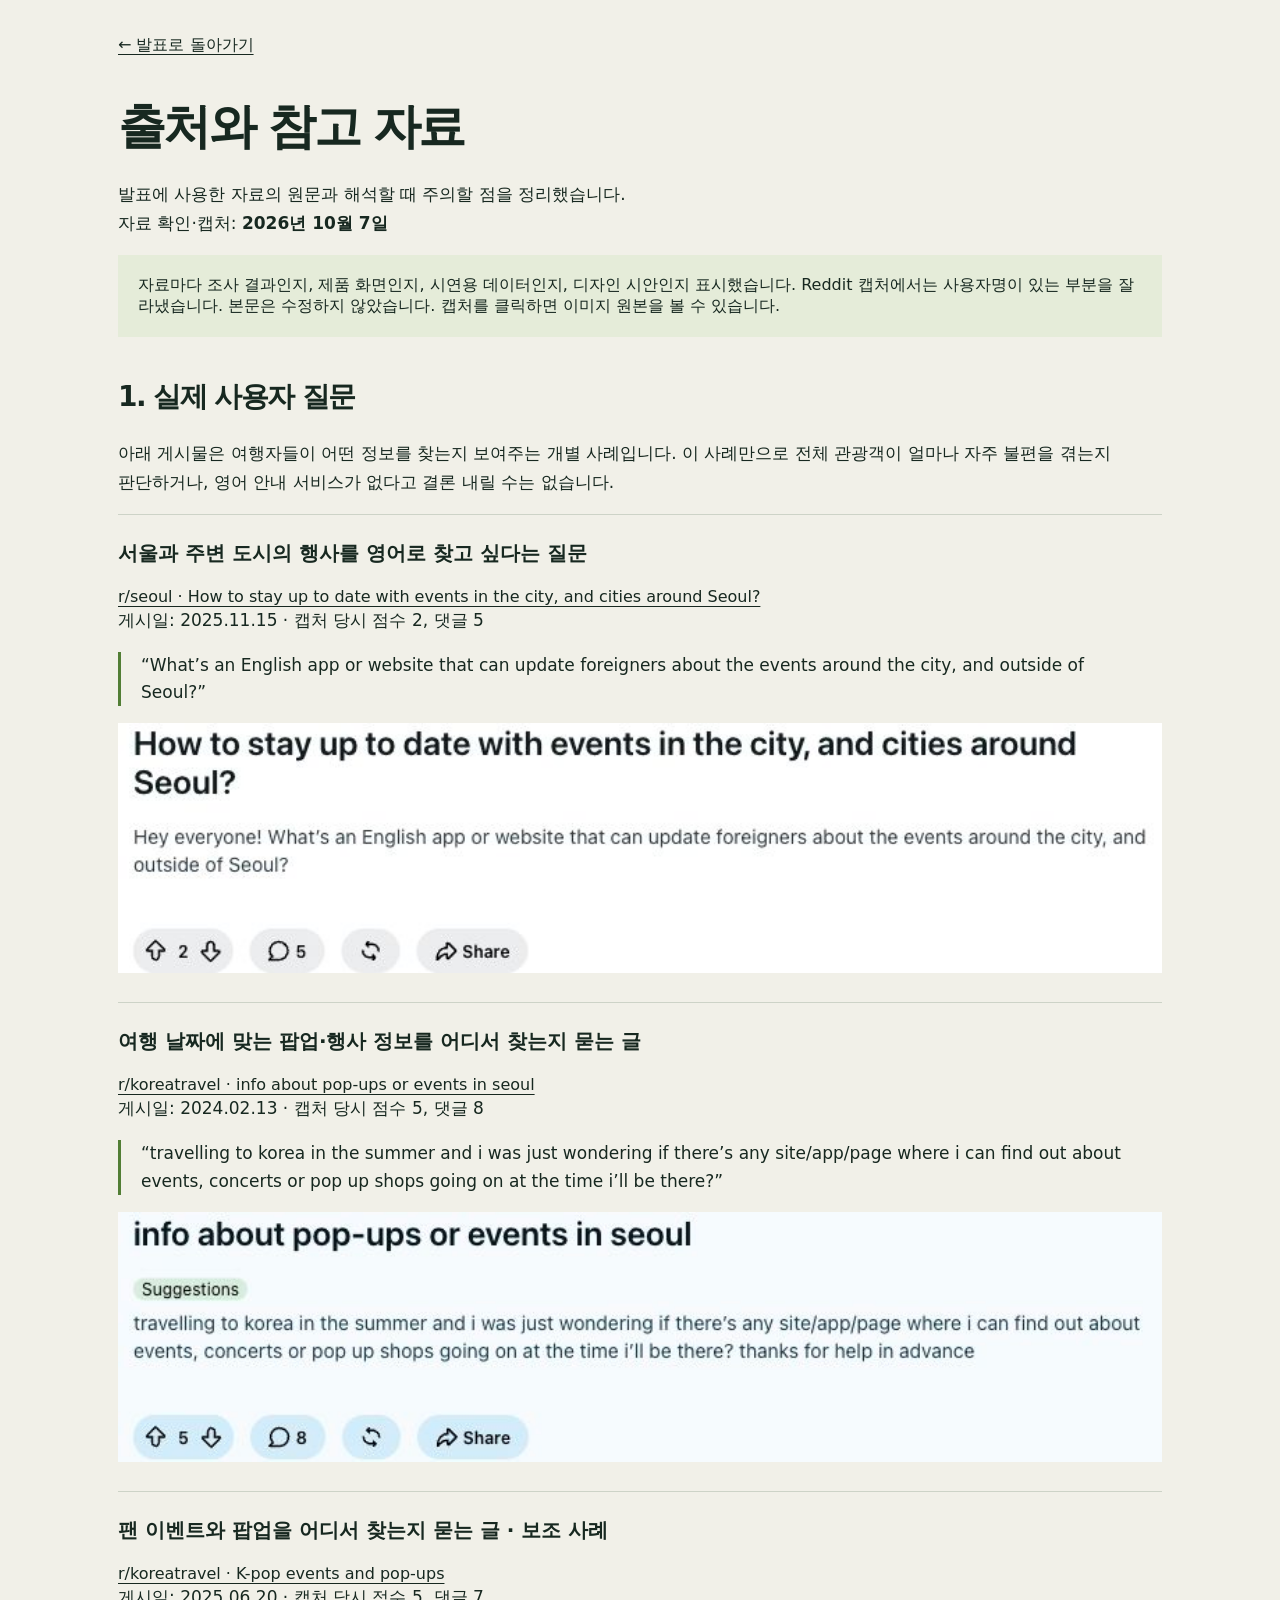
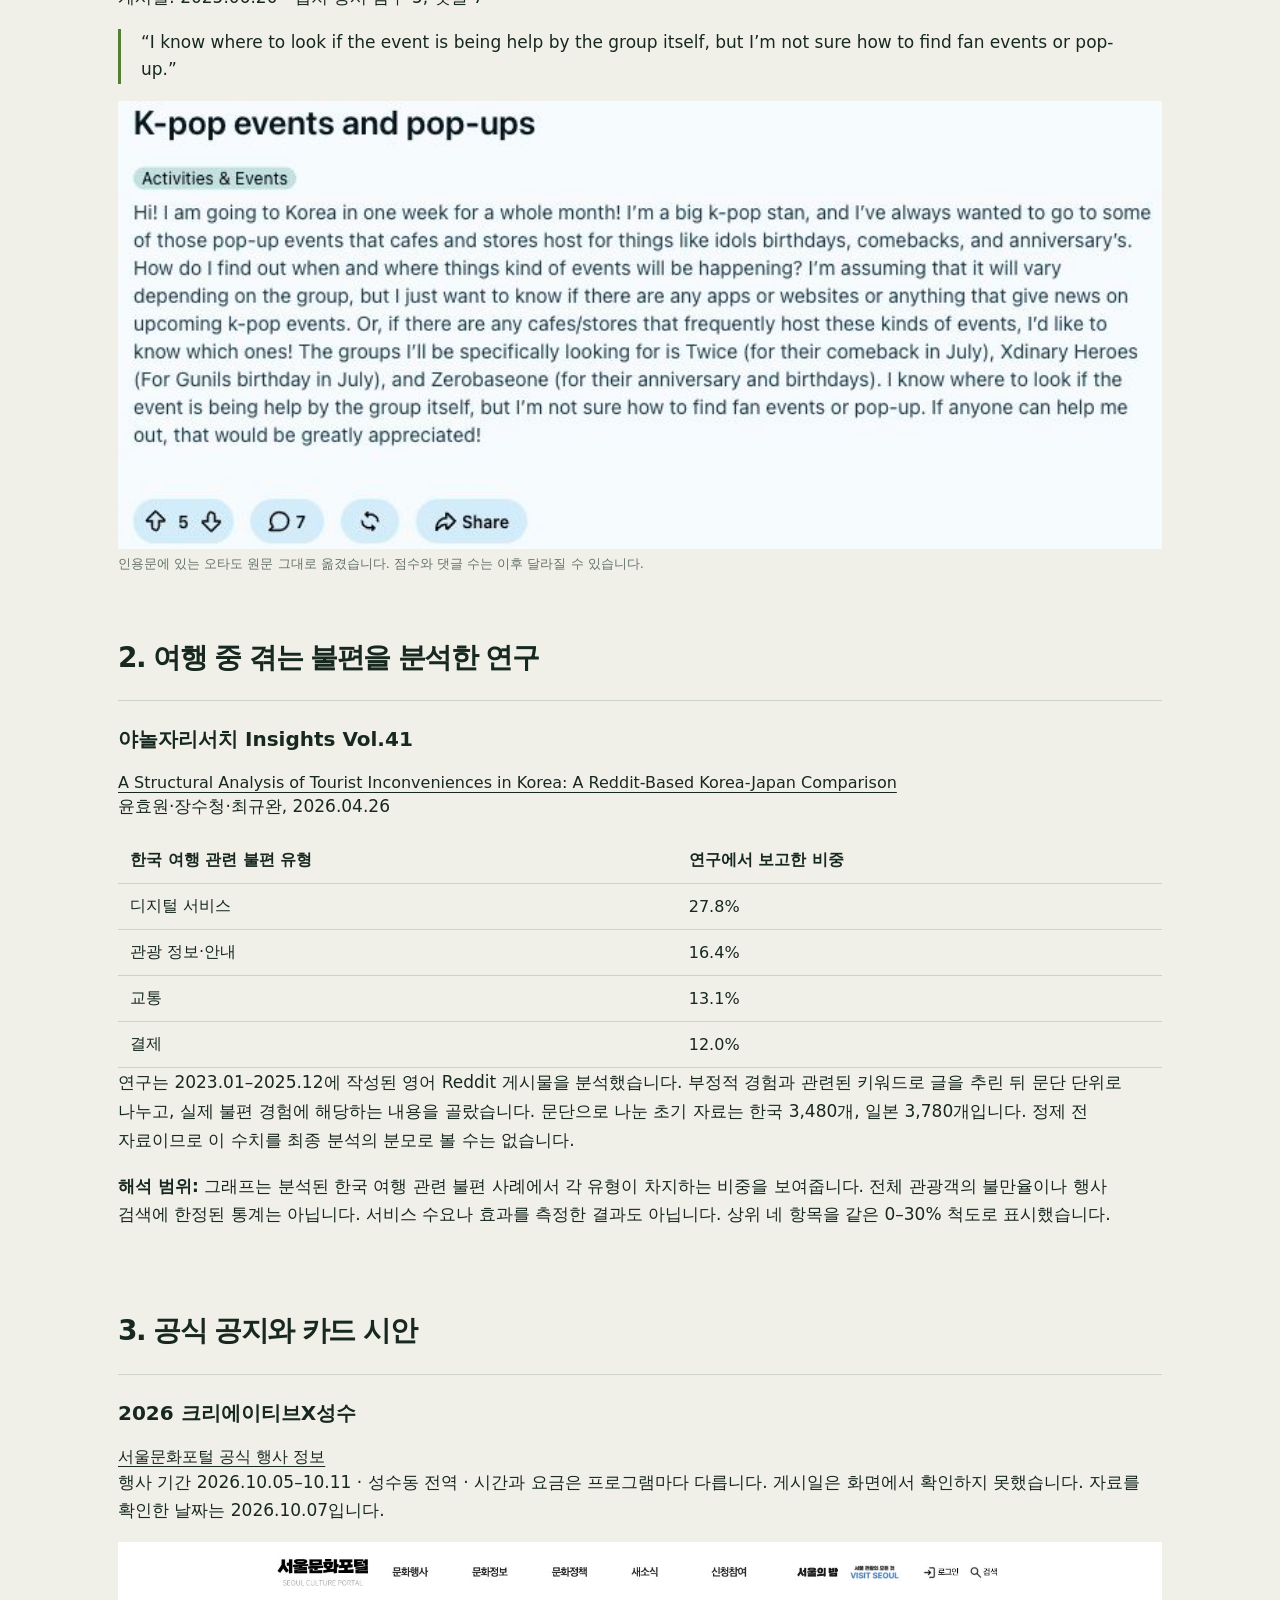
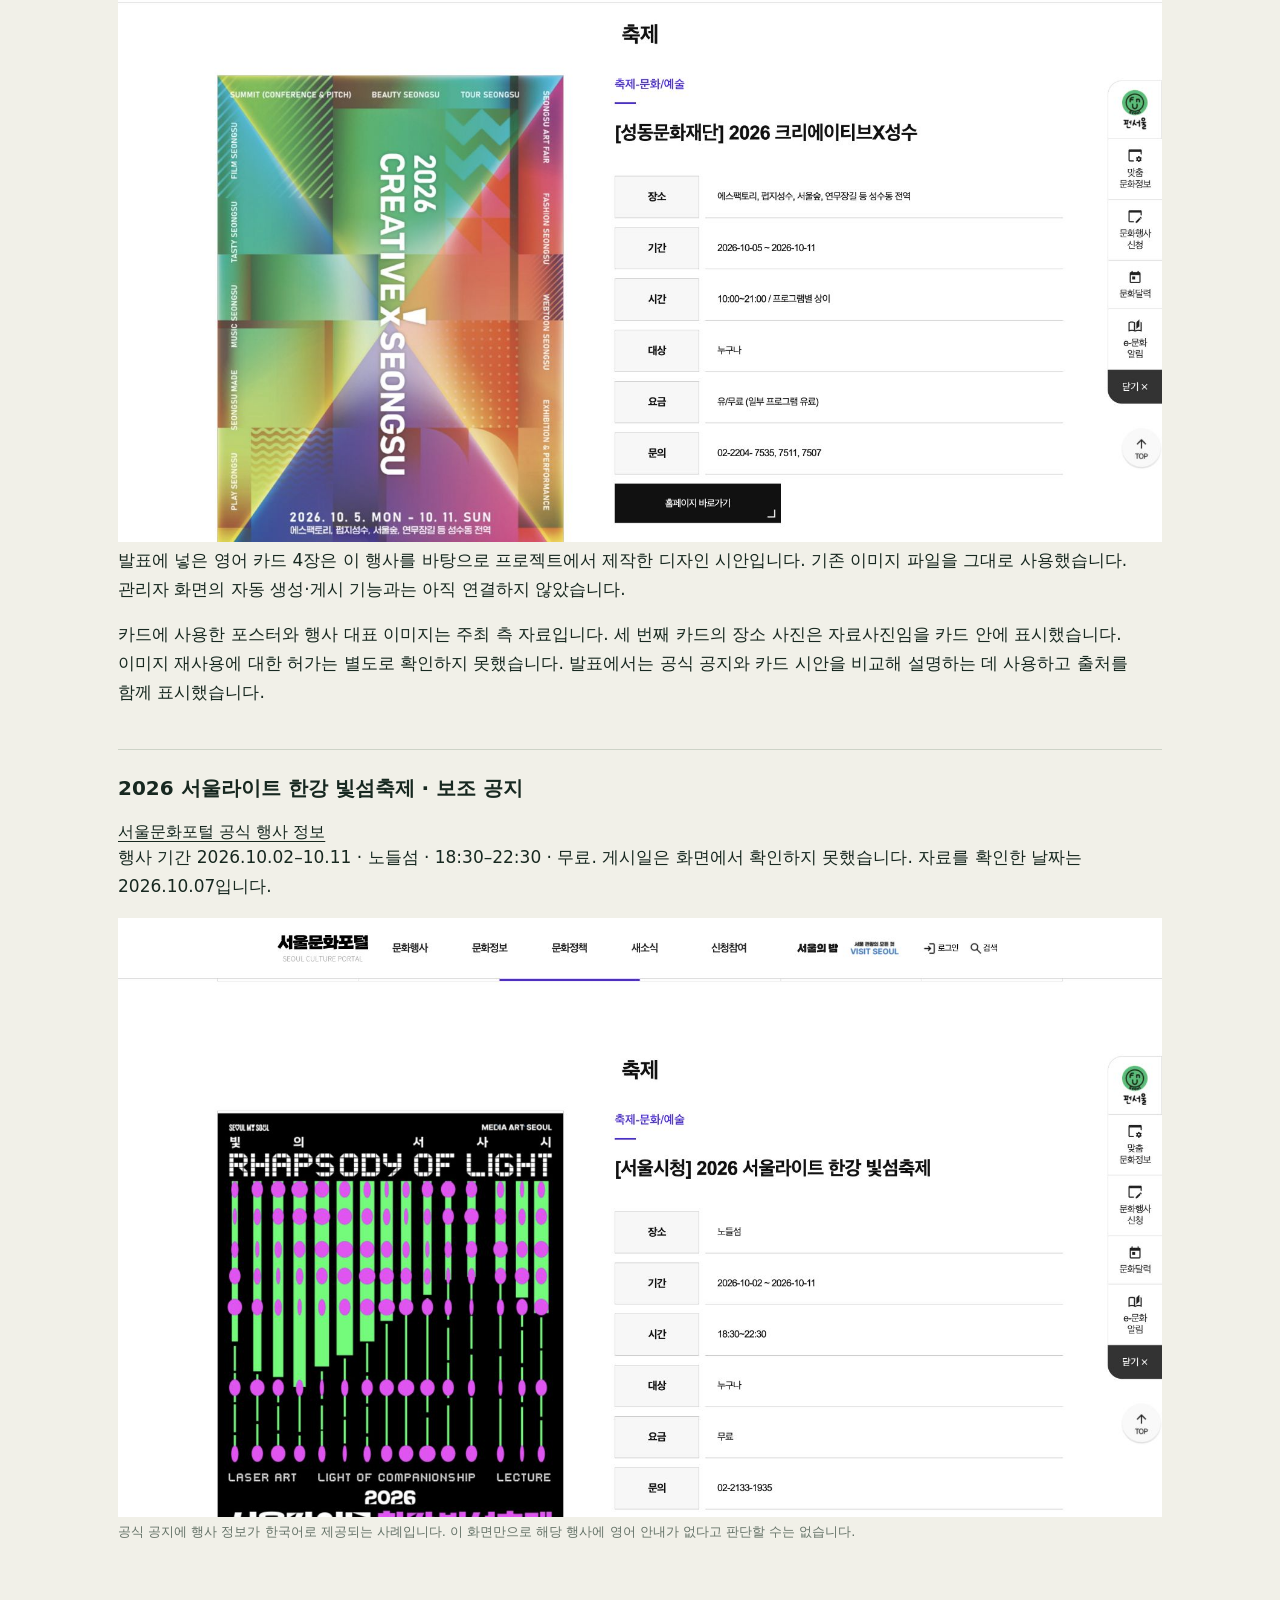
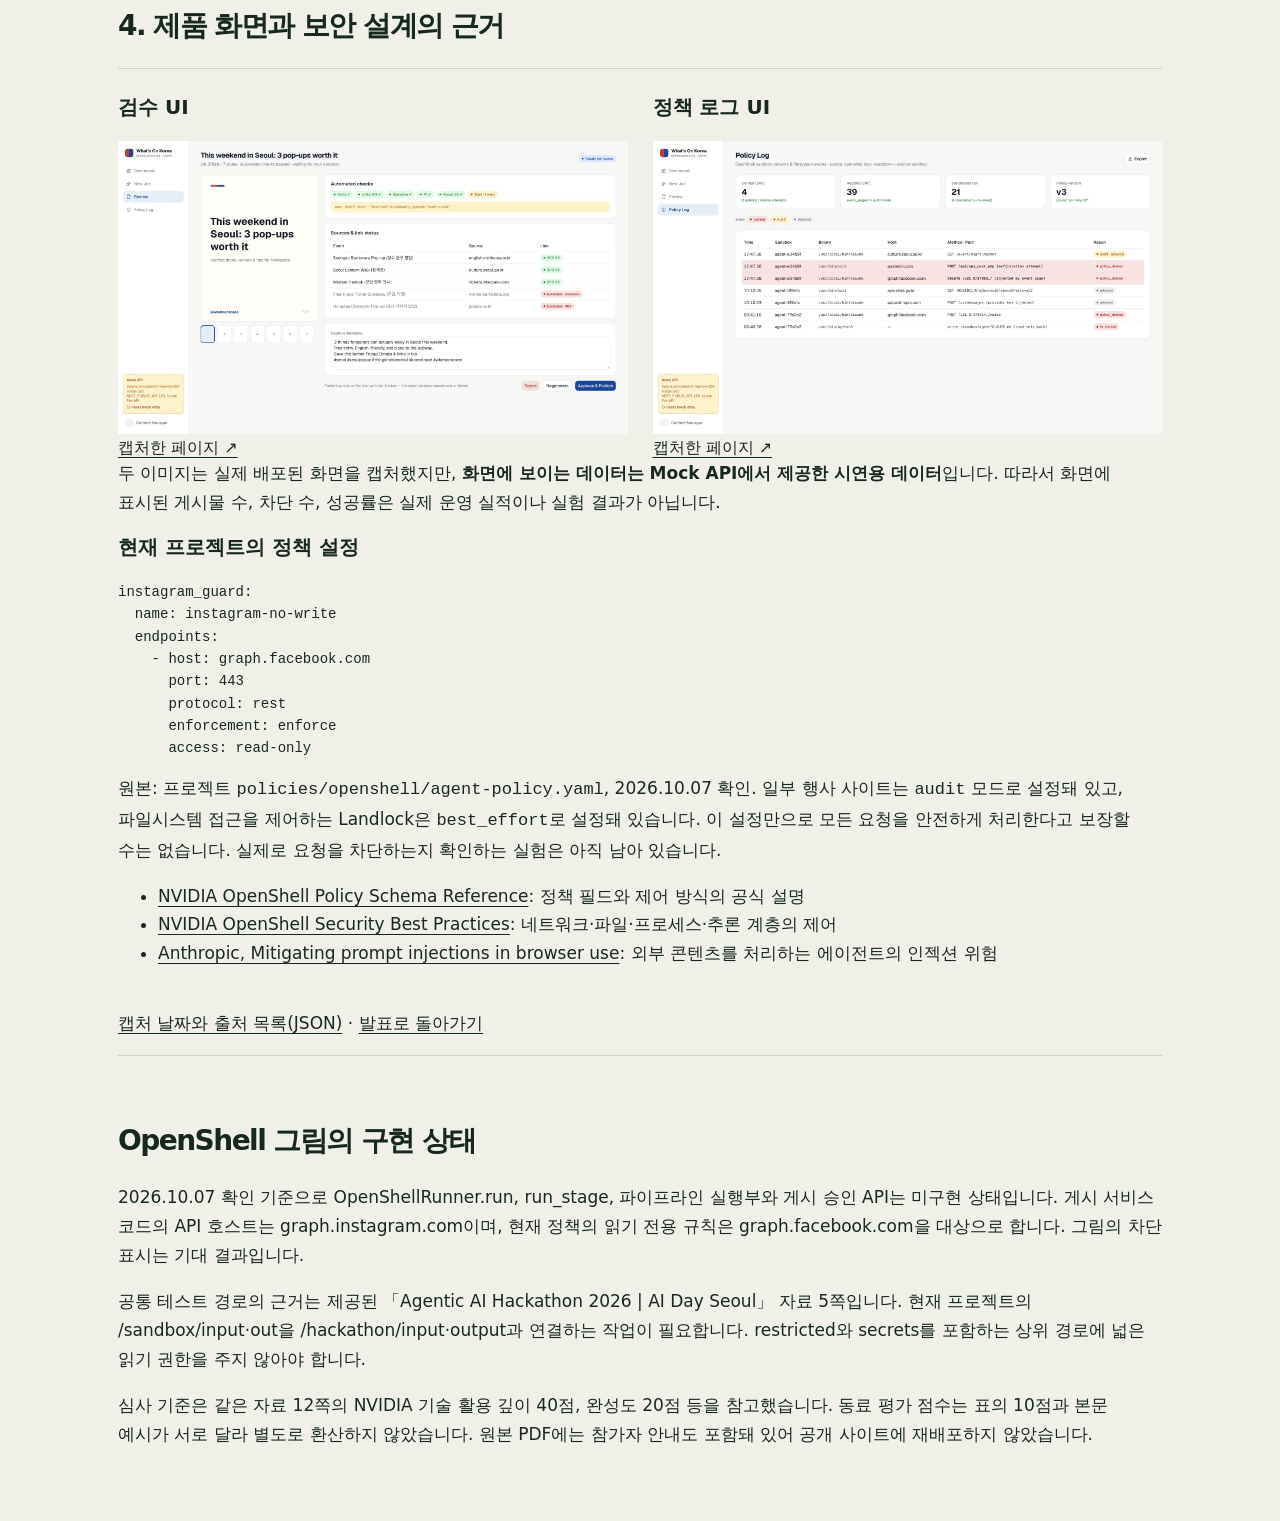
==== commit 359be222: "Clarify OpenShell boundaries and add stable audience demo QR" ====
--- a/sources.html
+++ b/sources.html
@@ -1,4 +1,4 @@
-<!doctype html><html lang="ko"><head><meta charset="utf-8"><meta name="viewport" content="width=device-width,initial-scale=1"><title>출처와 참고 자료 — What's On Korea</title><link rel="stylesheet" href="style.css?v=3"><style>body{max-width:1100px;margin:auto;padding:35px 28px}h1{font-size:48px;margin-top:45px}h2{font-size:28px;margin-top:45px}h3{font-size:20px}p,li{font-size:17px;line-height:1.7}a{text-decoration:underline;text-underline-offset:4px}article{border-top:1px solid #cdd3c7;padding:25px 0}article>img{display:block;max-width:100%;margin:20px 0;max-height:520px;object-fit:contain}small{font-size:13px;color:#657368}.back{font-size:16px}.provenance{background:#e5ecd9;padding:20px;font-size:16px}.grid{display:grid;grid-template-columns:1fr 1fr;gap:25px}.grid img{max-width:100%}table{border-collapse:collapse;width:100%;font-size:16px}td,th{text-align:left;border-bottom:1px solid #cdd3c7;padding:12px}pre{font-size:14px;line-height:1.6;overflow:auto}blockquote{border-left:3px solid #527e35;padding-left:20px;margin-left:0;font-size:17px;line-height:1.6}@media(max-width:650px){h1{font-size:36px}.grid{grid-template-columns:1fr}}</style></head><body><a class="back" href="index.html">← 발표로 돌아가기</a><h1>출처와 참고 자료</h1><p>발표에 사용한 자료의 원문과 해석할 때 주의할 점을 정리했습니다.<br>자료 확인·캡처: <b>2026년 10월 7일</b></p><div class="provenance">자료마다 조사 결과인지, 제품 화면인지, 시연용 데이터인지, 디자인 시안인지 표시했습니다. Reddit 캡처에서는 사용자명이 있는 부분을 잘라냈습니다. 본문은 수정하지 않았습니다. 캡처를 클릭하면 이미지 원본을 볼 수 있습니다.</div>
+<!doctype html><html lang="ko"><head><meta charset="utf-8"><meta name="viewport" content="width=device-width,initial-scale=1"><title>출처와 참고 자료 — What's On Korea</title><link rel="stylesheet" href="style.css?v=4"><style>body{max-width:1100px;margin:auto;padding:35px 28px}h1{font-size:48px;margin-top:45px}h2{font-size:28px;margin-top:45px}h3{font-size:20px}p,li{font-size:17px;line-height:1.7}a{text-decoration:underline;text-underline-offset:4px}article{border-top:1px solid #cdd3c7;padding:25px 0}article>img{display:block;max-width:100%;margin:20px 0;max-height:520px;object-fit:contain}small{font-size:13px;color:#657368}.back{font-size:16px}.provenance{background:#e5ecd9;padding:20px;font-size:16px}.grid{display:grid;grid-template-columns:1fr 1fr;gap:25px}.grid img{max-width:100%}table{border-collapse:collapse;width:100%;font-size:16px}td,th{text-align:left;border-bottom:1px solid #cdd3c7;padding:12px}pre{font-size:14px;line-height:1.6;overflow:auto}blockquote{border-left:3px solid #527e35;padding-left:20px;margin-left:0;font-size:17px;line-height:1.6}@media(max-width:650px){h1{font-size:36px}.grid{grid-template-columns:1fr}}</style></head><body><a class="back" href="index.html">← 발표로 돌아가기</a><h1>출처와 참고 자료</h1><p>발표에 사용한 자료의 원문과 해석할 때 주의할 점을 정리했습니다.<br>자료 확인·캡처: <b>2026년 10월 7일</b></p><div class="provenance">자료마다 조사 결과인지, 제품 화면인지, 시연용 데이터인지, 디자인 시안인지 표시했습니다. Reddit 캡처에서는 사용자명이 있는 부분을 잘라냈습니다. 본문은 수정하지 않았습니다. 캡처를 클릭하면 이미지 원본을 볼 수 있습니다.</div>
 <h2>1. 실제 사용자 질문</h2><p>아래 게시물은 여행자들이 어떤 정보를 찾는지 보여주는 개별 사례입니다. 이 사례만으로 전체 관광객이 얼마나 자주 불편을 겪는지 판단하거나, 영어 안내 서비스가 없다고 결론 내릴 수는 없습니다.</p>
 <article><h3>서울과 주변 도시의 행사를 영어로 찾고 싶다는 질문</h3><a href="https://www.reddit.com/r/seoul/comments/1oxplhg/" target="_blank" rel="noopener">r/seoul · How to stay up to date with events in the city, and cities around Seoul?</a><p>게시일: 2025.11.15 · 캡처 당시 점수 2, 댓글 5</p><blockquote>“What’s an English app or website that can update foreigners about the events around the city, and outside of Seoul?”</blockquote><a href="assets/reddit-english.jpg"><img src="assets/reddit-english.jpg" alt="사용자명을 제외한 영어 행사 정보 질문 원문" style="width:100%"></a></article>
 <article><h3>여행 날짜에 맞는 팝업·행사 정보를 어디서 찾는지 묻는 글</h3><a href="https://www.reddit.com/r/koreatravel/comments/1appf8f/" target="_blank" rel="noopener">r/koreatravel · info about pop-ups or events in seoul</a><p>게시일: 2024.02.13 · 캡처 당시 점수 5, 댓글 8</p><blockquote>“travelling to korea in the summer and i was just wondering if there’s any site/app/page where i can find out about events, concerts or pop up shops going on at the time i’ll be there?”</blockquote><a href="assets/reddit-events.jpg"><img src="assets/reddit-events.jpg" alt="사용자명을 제외한 팝업·행사 정보 질문 원문" style="width:100%"></a></article>
@@ -13,5 +13,5 @@
       port: 443
       protocol: rest
       enforcement: enforce
-      access: read-only</pre><p>원본: 프로젝트 <code>policies/openshell/agent-policy.yaml</code>, 2026.10.07 확인. 일부 행사 사이트는 <code>audit</code> 모드로 설정돼 있고, 파일시스템 접근을 제어하는 Landlock은 <code>best_effort</code>로 설정돼 있습니다. 이 설정만으로 모든 요청을 안전하게 처리한다고 보장할 수는 없습니다. 실제로 요청을 차단하는지 확인하는 실험은 아직 남아 있습니다.</p><ul><li><a href="https://docs.nvidia.com/openshell/latest/reference/policy-schema" target="_blank" rel="noopener">NVIDIA OpenShell Policy Schema Reference</a>: 정책 필드와 제어 방식의 공식 설명</li><li><a href="https://docs.nvidia.com/openshell/latest/security/best-practices.html" target="_blank" rel="noopener">NVIDIA OpenShell Security Best Practices</a>: 네트워크·파일·프로세스·추론 계층의 제어</li><li><a href="https://www.anthropic.com/news/prompt-injection-defenses" target="_blank" rel="noopener">Anthropic, Mitigating prompt injections in browser use</a>: 외부 콘텐츠를 처리하는 에이전트의 인젝션 위험</li></ul></article>
-<p><a href="manifest.json">캡처 날짜와 출처 목록(JSON)</a> · <a href="index.html">발표로 돌아가기</a></p></body></html>
+      access: read-only</pre><p>원본: 프로젝트 <code>policies/openshell/agent-policy.yaml</code>, 2026.10.07 확인. 일부 행사 사이트는 <code>audit</code> 모드로 설정돼 있고, 파일시스템 접근을 제어하는 Landlock은 <code>best_effort</code>로 설정돼 있습니다. 이 설정만으로 모든 요청을 안전하게 처리한다고 보장할 수는 없습니다. 실제로 요청을 차단하는지 확인하는 실험은 아직 남아 있습니다.</p><ul><li><a href="https://docs.nvidia.com/openshell/latest/how-it-works/policies/schema" target="_blank" rel="noopener">NVIDIA OpenShell Policy Schema Reference</a>: 정책 필드와 제어 방식의 공식 설명</li><li><a href="https://docs.nvidia.com/openshell/latest/security/best-practices.html" target="_blank" rel="noopener">NVIDIA OpenShell Security Best Practices</a>: 네트워크·파일·프로세스·추론 계층의 제어</li><li><a href="https://www.anthropic.com/news/prompt-injection-defenses" target="_blank" rel="noopener">Anthropic, Mitigating prompt injections in browser use</a>: 외부 콘텐츠를 처리하는 에이전트의 인젝션 위험</li></ul></article>
+<p><a href="manifest.json">캡처 날짜와 출처 목록(JSON)</a> · <a href="index.html">발표로 돌아가기</a></p><article><h2>OpenShell 그림의 구현 상태</h2><p>2026.10.07 확인 기준으로 OpenShellRunner.run, run_stage, 파이프라인 실행부와 게시 승인 API는 미구현 상태입니다. 게시 서비스 코드의 API 호스트는 graph.instagram.com이며, 현재 정책의 읽기 전용 규칙은 graph.facebook.com을 대상으로 합니다. 그림의 차단 표시는 기대 결과입니다.</p><p>공통 테스트 경로의 근거는 제공된 「Agentic AI Hackathon 2026 | AI Day Seoul」 자료 5쪽입니다. 현재 프로젝트의 /sandbox/input·out을 /hackathon/input·output과 연결하는 작업이 필요합니다. restricted와 secrets를 포함하는 상위 경로에 넓은 읽기 권한을 주지 않아야 합니다.</p><p>심사 기준은 같은 자료 12쪽의 NVIDIA 기술 활용 깊이 40점, 완성도 20점 등을 참고했습니다. 동료 평가 점수는 표의 10점과 본문 예시가 서로 달라 별도로 환산하지 않았습니다. 원본 PDF에는 참가자 안내도 포함돼 있어 공개 사이트에 재배포하지 않았습니다.</p></article></body></html>
--- a/style.css
+++ b/style.css
@@ -3,3 +3,8 @@
 figure{margin:0}figcaption{font-size:12px;color:var(--muted);line-height:1.5}figcaption a{float:right;text-decoration:underline}.zoom-image{display:block;width:100%;padding:0;text-align:left}.zoom-image img{display:block;width:100%;height:100%;object-fit:contain}.zoom-image:hover{filter:brightness(.98)}.source-line{font-size:12px;color:var(--muted);line-height:1.6;margin:22px 0 0}.source-line a{text-decoration:underline;text-underline-offset:3px}.sources-link{font-size:12px;margin-right:7px;white-space:nowrap}.evidence-intro{display:grid;grid-template-columns:1fr 1.35fr;gap:5vw;align-items:center}.evidence-intro h1{font-size:clamp(52px,5.4vw,91px)}.intro-copy .lead{font-size:23px;line-height:1.4;margin-top:26px}.intro-copy .caption{font-size:12px}.voices{display:flex;flex-direction:column;gap:30px}.voices figure{border-top:2px solid var(--ink);padding-top:12px}.voices figcaption{margin-bottom:12px;font-size:12px}.voices img{background:#fff}.voices p{font-size:20px;line-height:1.4;margin:15px 0 0}.voices>small{color:var(--muted);font-size:11px}.data-slide h2,.transformation h2,.product-screen h2,.system-slide h2,.output-gallery h2{font-size:clamp(35px,3.4vw,59px)}.data-layout{display:grid;grid-template-columns:1.6fr .8fr;gap:6vw;margin-top:4vh;align-items:center}.chart-title{font-size:17px;margin:0 0 25px}.bar-row{display:grid;grid-template-columns:155px 1fr 80px;gap:16px;align-items:center;margin:22px 0}.bar-row>span{font-size:19px}.bar-row b{font-size:25px;font-variant-numeric:tabular-nums}.bar-track{height:32px;background:#e1e5dc}.bar-track i{display:block;height:100%;background:#9aa991}.bar-row.focus{color:#426d2d}.bar-row.focus i{background:#527e35}.axis{display:flex;justify-content:space-between;margin-left:171px;margin-right:96px;font-size:12px;color:var(--muted);border-top:1px solid var(--line);padding-top:8px}.data-takeaway{border-left:1px solid var(--line);padding-left:4vw}.data-takeaway>strong{font-size:clamp(70px,7.2vw,124px);letter-spacing:-.07em;color:#507b37;line-height:1}.data-takeaway>strong span{font-size:.4em;letter-spacing:-2px}.data-takeaway>p{font-size:22px;margin:18px 0}.data-takeaway hr{border:0;border-top:1px solid var(--line);margin:24px 0}.data-takeaway .smaller{font-size:18px;line-height:1.6}.data-takeaway small{color:var(--muted);font-size:12px}.before-after{display:grid;grid-template-columns:1.3fr 50px .8fr;gap:25px;align-items:center}.before-after figcaption{margin-bottom:12px}.source-shot img{box-shadow:0 10px 35px #19291c10;border:1px solid var(--line)}.source-shot p{font-size:17px;line-height:1.6;margin:18px 0 0}.source-shot b{font-weight:500;color:var(--muted);font-size:14px}.output-shot{justify-self:center;width:min(100%,30vh)}.output-shot img{box-shadow:0 10px 40px #14201825}.transform-arrow{font-size:40px;color:#507b37;text-align:center}.screen-heading{display:flex;justify-content:space-between;gap:40px;align-items:center}.screen-heading>p{font-size:20px;line-height:1.7;max-width:380px}.wide-screen{width:min(1100px,100%);margin:0 auto}.wide-screen .zoom-image{height:min(46vh,520px);background:#e1e4dc;box-shadow:0 10px 35px #13271916}.wide-screen figcaption{margin-top:12px;text-align:center}.policy-evidence h2{font-size:clamp(31px,3.15vw,54px)}.policy-layout{display:grid;grid-template-columns:.8fr 1.45fr;gap:4vw;margin-top:4vh;align-items:center}.policy-copy>p{font-size:23px;line-height:1.5}.policy-copy pre{font:clamp(15px,1.4vw,22px)/1.6 ui-monospace,monospace;white-space:pre-wrap;margin:18px 0;border-left:2px solid var(--lime);padding-left:20px}.policy-copy pre strong{color:var(--lime);font-weight:500}.policy-copy .policy-note{font-size:12px;color:var(--muted)}.policy-layout figure img{box-shadow:0 12px 50px #0003}.policy-layout figcaption{font-size:12px;margin-top:15px}.system-flow{display:grid;grid-template-columns:.8fr 50px 1.25fr 50px 1.15fr;gap:20px;align-items:center;margin-top:6vh}.flow-node{padding:26px;border:1px solid var(--line);min-height:230px}.flow-node>span{font-size:11px;letter-spacing:1.2px;color:var(--muted)}.flow-node h3{font-size:30px;margin:25px 0 18px}.flow-node p{font-size:20px}.flow-node b{font-size:14px;font-weight:500}.flow-node.sandbox{border:2px solid #527e35;background:#e5ecd9}.flow-node.backend{border:2px solid var(--ink)}.flow-arrow{font-size:36px;text-align:center;color:#527e35}.publish-flow{margin:4vh 0 2vh;display:flex;justify-content:flex-end;align-items:center;gap:24px;font-size:21px}.publish-flow i{font-style:normal;color:#6b8c53}.publish-flow strong{background:var(--ink);color:var(--lime);padding:14px 24px}.card-filmstrip{display:grid;grid-template-columns:repeat(4,1fr);gap:22px;margin-top:15px}.card-filmstrip img{max-height:43vh;box-shadow:0 8px 30px #18282020}.card-filmstrip figcaption{font-size:14px;margin-top:14px;text-align:center}.output-gallery .source-line{text-align:center}#image-dialog{width:95vw;max-width:1600px;max-height:95svh;padding:20px;background:#f5f4eb}#image-dialog img{display:block;max-width:100%;height:auto;max-height:78svh;object-fit:contain;margin:0 auto}#image-dialog>button{display:block;margin:0 0 12px auto;background:var(--ink);font-size:14px}#image-description{font-size:13px;text-align:center;margin:12px 0 0}.dark .source-line a{color:#baf66b}.dark .policy-layout figcaption{color:#b7c3b2}@media(max-width:1000px){.evidence-intro{gap:30px}.evidence-intro h1{font-size:52px}.intro-copy .lead{font-size:20px}.bar-row{grid-template-columns:115px 1fr 65px;gap:10px}.bar-row>span{font-size:15px}.bar-row b{font-size:20px}.axis{margin-left:125px;margin-right:75px}.flow-node{padding:18px;min-height:220px}.flow-node h3{font-size:23px}.flow-node p{font-size:17px}.system-flow{gap:10px;grid-template-columns:.9fr 22px 1.15fr 22px 1.1fr}.flow-arrow{font-size:24px}.screen-heading>p{font-size:16px}.policy-copy>p{font-size:20px}}@media(max-width:700px){.evidence-intro{display:block}.evidence-intro h1{font-size:46px}.evidence-intro h1 br:nth-of-type(2){display:none}.intro-copy .lead{font-size:19px;margin:16px 0}.intro-copy .caption{margin:0 0 25px}.voices{gap:22px}.voices p{font-size:16px}.data-layout{grid-template-columns:1fr;gap:30px}.data-takeaway{border:0;padding:0;display:none}.bar-row{grid-template-columns:110px 1fr 60px;margin:20px 0;gap:8px}.bar-track{height:26px}.axis{margin-left:118px;margin-right:68px}.data-slide h2,.transformation h2,.product-screen h2,.system-slide h2,.output-gallery h2{font-size:33px}.before-after{grid-template-columns:1fr 24px .72fr;gap:10px}.source-shot p{font-size:13px}.source-shot b{font-size:11px}.before-after figcaption{font-size:10px}.output-shot{width:100%}.transform-arrow{font-size:24px}.screen-heading{display:block}.screen-heading>p{font-size:15px;margin-bottom:22px}.wide-screen .zoom-image{height:auto}.policy-layout{grid-template-columns:1fr;gap:22px;margin-top:20px}.policy-copy>p{font-size:19px}.policy-copy pre{font-size:16px}.policy-evidence h2{font-size:30px}.system-flow{grid-template-columns:1fr;gap:10px;margin-top:28px}.flow-node{min-height:0;padding:18px}.flow-node h3{margin:12px 0;font-size:24px}.flow-node p{margin:6px 0}.flow-arrow{transform:rotate(90deg)}.publish-flow{flex-wrap:wrap;gap:10px;font-size:15px;justify-content:center}.publish-flow strong{padding:10px}.card-filmstrip{grid-template-columns:1fr 1fr;gap:18px}.card-filmstrip img{max-height:none}.card-filmstrip figcaption{font-size:12px}.tools{flex-wrap:wrap;justify-content:center}.sources-link{font-size:11px}.source-line{font-size:11px}.slide{padding-bottom:28px}}@media print{.zoom-image{break-inside:avoid}.source-line{font-size:9px}.evidence-intro{display:grid!important;grid-template-columns:1fr 1.2fr}.evidence-intro h1{font-size:40px}.voices{gap:12px}.voices p{font-size:13px}.data-layout{display:grid;grid-template-columns:1.5fr .8fr}.data-takeaway{display:block}.bar-row{margin:12px 0}.wide-screen .zoom-image{height:110mm}.output-shot{width:55mm}.card-filmstrip img{max-height:100mm}.system-flow{margin-top:25px}.flow-node{min-height:190px}.policy-layout{margin-top:20px}.policy-copy pre{font-size:13px}.policy-copy>p{font-size:17px}.screen-heading h2{font-size:30px}}
 @media(min-width:701px){.policy-layout figure .zoom-image{height:39vh}.policy-layout figure img{object-fit:contain}.policy-layout{margin-top:2vh}.policy-copy pre{font-size:18px;line-height:1.5}.policy-copy>p{font-size:21px}.source-shot .zoom-image{height:36vh;overflow:hidden}.source-shot .zoom-image img{object-fit:cover;object-position:center 60%}.output-shot{width:min(100%,33vh)}}
 h1,h2,h3,p,figcaption{word-break:keep-all;overflow-wrap:break-word}
+/* Focused OpenShell figure refinement; slide order and timing unchanged. */
+.attack-figure{margin-top:35px}.attack-route{display:grid;grid-template-columns:1fr 95px 1fr 95px 1.1fr;align-items:center;gap:15px}.attack-node{border:1px solid #657764;padding:24px;min-height:290px;display:flex;flex-direction:column;justify-content:center}.attack-node>span,.region-label{font-size:12px;letter-spacing:1px;color:var(--muted)}.attack-node h3{font-size:28px;margin:22px 0 18px}.attack-node p{font-size:20px;line-height:1.5}.attack-node blockquote{font-size:20px;margin:8px 0 18px;color:#ffa38c}.attack-node code{font:20px/1.6 ui-monospace,monospace;color:#f4f3eb}.attack-node small{font-size:12px;margin-top:18px;line-height:1.5;color:#bccbb6}.route-arrow{font-size:35px;text-align:center;color:#baf66b}.route-arrow small{display:block;font-size:12px;line-height:1.6;color:#bccbb6}.policy-gate{border:2px solid #baf66b}.policy-gate strong{font-size:20px;color:#baf66b}.attack-figure figcaption,.boundary-figure figcaption{margin-top:25px;font-size:13px;line-height:1.6}.boundary-figure{margin-top:40px}.boundary-top{display:grid;grid-template-columns:2.5fr 1fr;gap:30px}.sandbox-region{border:2px solid #527e35;padding:25px}.region-label{color:#577946}.inside-flow{display:flex;align-items:center;justify-content:space-between;gap:12px;margin:30px 0}.inside-flow>div{min-width:0}.inside-flow code{font:clamp(12px,1.15vw,18px) ui-monospace,monospace}.inside-flow p{font-size:18px;margin:12px 0 0}.inside-flow>b{color:#527e35;font-size:26px}.agent-core{background:#dce8cd;padding:24px;text-align:center}.agent-core strong{font-size:25px}.denied-paths{display:flex;gap:20px;align-items:center;border-top:1px dashed #87977d;padding-top:24px;flex-wrap:wrap}.denied-paths span{color:#a04932;font-size:14px;font-weight:bold}.denied-paths code{font-size:15px;color:#7a4735}.host-region{background:var(--ink);color:var(--paper);padding:25px}.host-region .region-label{color:#baf66b}.host-region h3{font-size:25px;margin:25px 0 20px}.host-region p{font-size:18px;margin:16px 0}.host-region strong{display:block;color:#baf66b;border:1px solid #6a8758;padding:13px;font-size:21px;text-align:center}.enforcement-strip{display:flex;gap:25px;align-items:center;flex-wrap:wrap;padding:20px 0;border-bottom:1px solid var(--line);font-size:15px}.enforcement-strip strong{font-size:17px}.system-slide>.source-line{font-size:11px;margin-top:15px}@media(max-width:1000px){.attack-route{gap:10px;grid-template-columns:1fr 45px 1fr 45px 1.15fr}.attack-node{padding:18px}.attack-node h3{font-size:23px}.attack-node code{font-size:16px}.inside-flow{flex-wrap:wrap}.denied-paths code{font-size:12px}.agent-core{padding:15px}.agent-core strong{font-size:20px}}@media(max-width:700px){.attack-route{display:flex;flex-direction:column;align-items:stretch}.attack-node{min-height:0;padding:22px}.route-arrow{transform:none;font-size:0}.route-arrow::before{content:'↓';font-size:30px}.route-arrow small{font-size:12px}.boundary-top{grid-template-columns:1fr}.inside-flow{flex-direction:column}.inside-flow>b{transform:rotate(90deg)}.inside-flow code{font-size:16px}.denied-paths{flex-direction:column;align-items:flex-start}.enforcement-strip{display:grid;gap:12px}}@media print{.attack-node{min-height:210px;padding:15px}.attack-node h3{font-size:22px}.attack-node code{font-size:14px}.attack-figure,.boundary-figure{margin-top:20px}.inside-flow{margin:20px 0}.host-region,.sandbox-region{padding:15px}}
+.experience-qr{display:flex;align-items:center;gap:20px;color:var(--ink);text-decoration:none;flex-shrink:0}.experience-qr img{width:155px;height:155px;background:white}.experience-qr b{display:block;font-size:23px}.experience-qr small{display:block;font-size:13px;line-height:1.6;margin:12px 0;color:var(--muted)}.experience-qr em{font-size:16px;color:#507b37;font-weight:600}.output-gallery .screen-heading{align-items:center}@media(max-width:700px){.experience-qr{margin:20px 0}.experience-qr img{width:130px;height:130px}.experience-qr b{font-size:20px}}
+.experience-qr>.zoom-image{width:auto}.experience-qr img{width:210px;height:210px}.output-gallery .card-filmstrip img{max-height:38vh}@media(max-width:700px){.experience-qr img{width:135px;height:135px}.output-gallery .card-filmstrip img{max-height:none}}
+.boundary-top{grid-template-columns:2.5fr 65px 1fr;gap:18px}.boundary-transfer{align-self:center;text-align:center;color:#527e35;font-size:32px}.boundary-transfer small{display:block;font-size:12px;margin-top:12px}@media(max-width:700px){.boundary-top{grid-template-columns:1fr}.boundary-transfer{font-size:0}.boundary-transfer::before{content:'↓';font-size:30px}}
